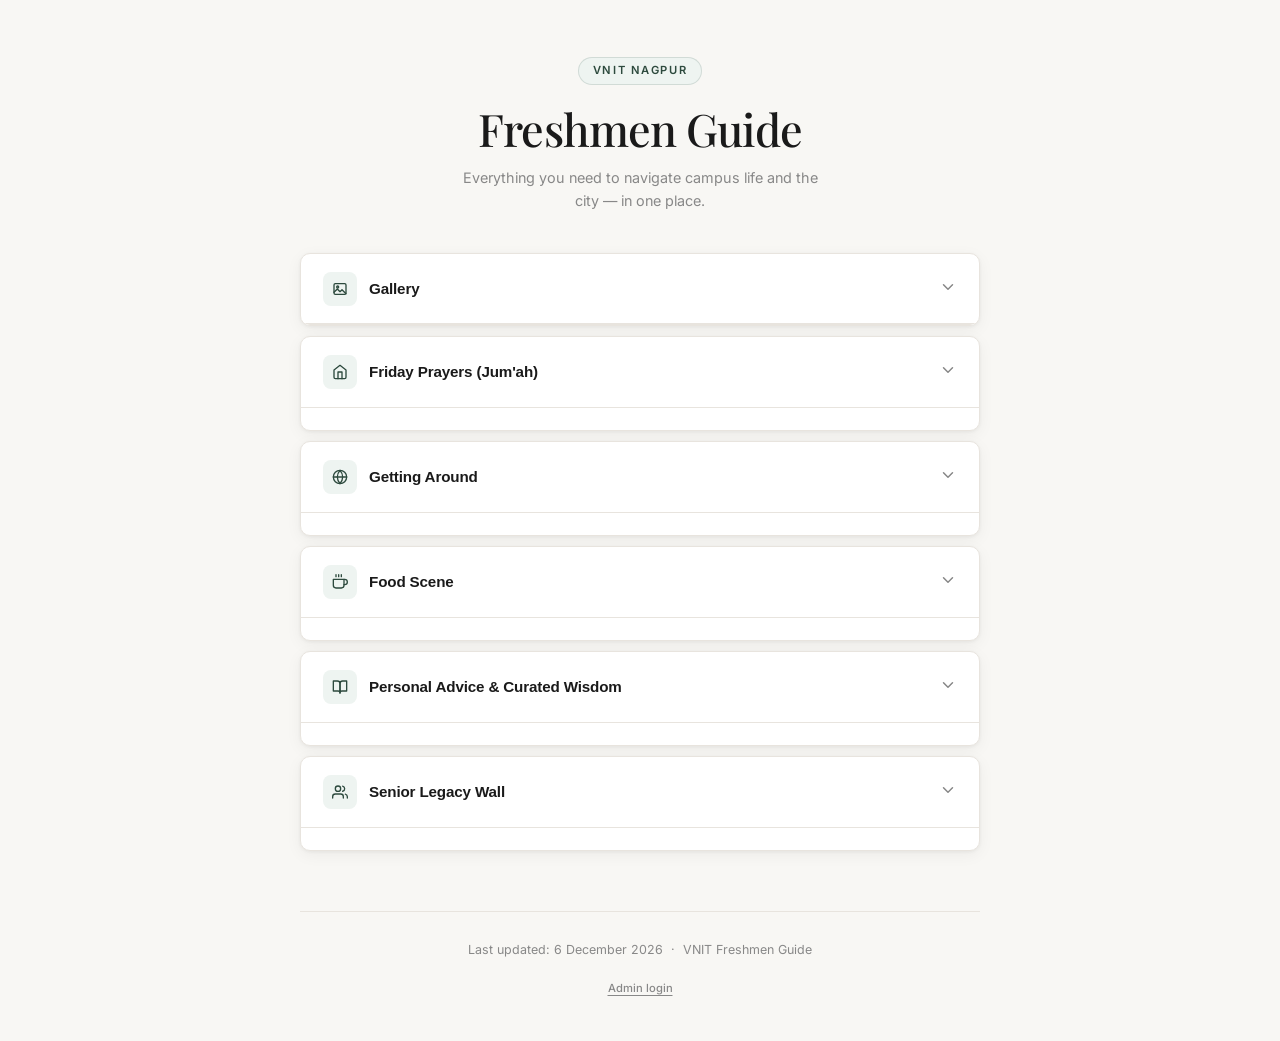
==== index.html @ f1430a4c "feat: upgrade senior legacy wall UX with highlights and add admin-managed personal advice guide" ====
<!DOCTYPE html>
<html lang="en">
<head>
    <meta charset="UTF-8">
    <meta name="viewport" content="width=device-width, initial-scale=1.0">
    <title>VNIT Freshmen Guide</title>
    <meta name="description" content="Your interactive guide to navigating campus life and the city at VNIT Nagpur.">
    <link rel="preconnect" href="https://fonts.googleapis.com">
    <link rel="preconnect" href="https://fonts.gstatic.com" crossorigin>
    <link href="https://fonts.googleapis.com/css2?family=Inter:wght@300;400;500;600&family=Playfair+Display:wght@400;500&display=swap" rel="stylesheet">

    <link rel="stylesheet" href="feedback.css">
    <link rel="stylesheet" href="gallery.css?v=15">
    <script src="feedback.js?v=2" defer></script>
    <script src="gallery-data.js?v=2" defer></script>
    <script src="gallery.js?v=7" defer></script>
    <script src="gallery-admin.js?v=8" defer></script>

    <style>
        /* ── Reset & Base ── */
        *, *::before, *::after { box-sizing: border-box; margin: 0; padding: 0; }
        html { scroll-behavior: smooth; font-size: 16px; }
        body {
            font-family: 'Inter', -apple-system, BlinkMacSystemFont, sans-serif;
            background: #f8f7f4;
            color: #1a1a1a;
            -webkit-font-smoothing: antialiased;
            -moz-osx-font-smoothing: grayscale;
            line-height: 1.6;
        }

        /* ── Tokens ── */
        :root {
            --bg:        #f8f7f4;
            --surface:   #ffffff;
            --border:    #e8e4de;
            --border-2:  #d4cfc8;
            --text:      #1a1a1a;
            --text-2:    #4a4a4a;
            --text-3:    #888;
            --accent:    #2d4a3e;
            --accent-2:  #3d6b5a;
            --accent-bg: #eef4f1;
            --warm:      #7c5c3a;
            --warm-bg:   #faf5ef;
            --muted-bg:  #f3f1ed;
            --radius:    10px;
            --radius-sm: 6px;
            --shadow:    0 1px 4px rgba(0,0,0,.06), 0 4px 16px rgba(0,0,0,.05);
        }

        /* ── Layout ── */
        .wrapper {
            max-width: 720px;
            margin: 0 auto;
            padding: 0 20px;
        }

        /* ── Header ── */
        header {
            padding: 56px 0 40px;
            text-align: center;
            animation: fadeUp .5s ease both;
        }
        .header-eyebrow {
            display: inline-block;
            font-size: .7rem;
            font-weight: 600;
            letter-spacing: .14em;
            text-transform: uppercase;
            color: var(--accent);
            background: var(--accent-bg);
            padding: 4px 14px;
            border-radius: 99px;
            margin-bottom: 18px;
            border: 1px solid rgba(45,74,62,.15);
        }
        h1 {
            font-family: 'Playfair Display', Georgia, serif;
            font-size: clamp(1.9rem, 5vw, 2.8rem);
            font-weight: 500;
            letter-spacing: -.02em;
            color: var(--text);
            line-height: 1.15;
            margin-bottom: 12px;
        }
        .subtitle {
            font-size: .9rem;
            color: var(--text-3);
            font-weight: 400;
            max-width: 380px;
            margin: 0 auto;
        }

        /* ── Accordion ── */
        #guide-accordion {
            display: flex;
            flex-direction: column;
            gap: 10px;
            padding-bottom: 60px;
        }

        .accordion-item {
            background: var(--surface);
            border: 1px solid var(--border);
            border-radius: var(--radius);
            box-shadow: var(--shadow);
            overflow: hidden;
            animation: fadeUp .5s ease both;
        }
        .accordion-item:nth-child(2) { animation-delay: .07s; }
        .accordion-item:nth-child(3) { animation-delay: .14s; }

        .accordion-button {
            width: 100%;
            display: flex;
            align-items: center;
            justify-content: space-between;
            padding: 18px 22px;
            background: none;
            border: none;
            cursor: pointer;
            text-align: left;
            -webkit-tap-highlight-color: transparent;
            gap: 12px;
            transition: background .2s;
        }
        .accordion-button:hover { background: var(--muted-bg); }

        .btn-left {
            display: flex;
            align-items: center;
            gap: 12px;
        }
        .btn-icon {
            width: 34px;
            height: 34px;
            border-radius: 8px;
            background: var(--accent-bg);
            display: flex;
            align-items: center;
            justify-content: center;
            flex-shrink: 0;
            color: var(--accent);
        }
        .btn-icon svg { width: 16px; height: 16px; stroke: currentColor; fill: none; stroke-width: 2; stroke-linecap: round; stroke-linejoin: round; }

        .btn-label {
            font-size: .95rem;
            font-weight: 600;
            color: var(--text);
            letter-spacing: -.01em;
        }

        .chevron {
            flex-shrink: 0;
            color: var(--text-3);
            transition: transform .3s ease;
        }
        .chevron svg { width: 18px; height: 18px; stroke: currentColor; fill: none; stroke-width: 2; stroke-linecap: round; stroke-linejoin: round; }
        .accordion-button.open .chevron { transform: rotate(180deg); }

        /* ── Accordion content ── */
        .accordion-content {
            display: grid;
            grid-template-rows: 0fr;
            transition: grid-template-rows 0.3s cubic-bezier(0.4, 0, 0.2, 1);
            overflow: hidden;
        }
        .accordion-content.open {
            grid-template-rows: 1fr;
        }
        .accordion-body {
            min-height: 0;
            padding: 0 22px 22px;
            border-top: 1px solid var(--border);
        }
        .accordion-body > p:first-child {
            padding-top: 16px;
        }

        /* ── Typography inside accordion ── */
        .accordion-body p,
        .accordion-body li {
            font-size: .875rem;
            color: var(--text-2);
            line-height: 1.65;
        }
        .accordion-body strong { color: var(--text); font-weight: 600; }
        .accordion-body h3 {
            font-size: .8rem;
            font-weight: 600;
            letter-spacing: .08em;
            text-transform: uppercase;
            color: var(--text-3);
            margin: 20px 0 10px;
        }
        .accordion-body h4 {
            font-size: .8rem;
            font-weight: 600;
            color: var(--text);
            margin-bottom: 6px;
        }

        /* ── Info cards ── */
        .card {
            background: var(--muted-bg);
            border: 1px solid var(--border);
            border-radius: var(--radius-sm);
            padding: 14px 16px;
        }
        .card + .card { margin-top: 8px; }
        .card-label {
            font-size: .72rem;
            font-weight: 600;
            letter-spacing: .08em;
            text-transform: uppercase;
            margin-bottom: 5px;
        }
        .card-label.accent  { color: var(--accent); }
        .card-label.warm    { color: var(--warm); }
        .card-label.neutral { color: var(--text-3); }

        /* ── Grid ── */
        .grid-2 {
            display: grid;
            grid-template-columns: repeat(auto-fit, minmax(200px, 1fr));
            gap: 8px;
            margin-top: 8px;
        }
        .grid-3 {
            display: grid;
            grid-template-columns: repeat(auto-fit, minmax(180px, 1fr));
            gap: 8px;
            margin-top: 8px;
        }
        .grid-2 > .card + .card,
        .grid-3 > .card + .card {
            margin-top: 0;
        }

        /* ── Tag pills ── */
        .tag {
            display: inline-block;
            font-size: .72rem;
            color: var(--text-3);
            background: var(--border);
            border-radius: 99px;
            padding: 2px 9px;
            margin-left: 4px;
        }

        /* ── Divider ── */
        .section-divider {
            border: none;
            border-top: 1px solid var(--border);
            margin: 18px 0 14px;
        }

        /* ── Alert strip ── */
        .alert {
            border-left: 3px solid;
            border-radius: 0 var(--radius-sm) var(--radius-sm) 0;
            padding: 12px 14px;
            font-size: .85rem;
            margin-top: 16px;
        }
        .alert.info   { border-color: var(--accent); background: var(--accent-bg); color: var(--accent); }
        .alert.warm   { border-color: #c4914d; background: var(--warm-bg); color: var(--warm); }
        .alert.caution { border-color: #b58a3a; background: #fefaed; color: #7a5c20; }

        /* ── Steps ── */
        .steps { display: flex; flex-direction: column; gap: 6px; margin-top: 8px; }
        .step  { display: flex; gap: 10px; align-items: flex-start; font-size: .875rem; color: var(--text-2); }
        .step-num {
            min-width: 20px;
            height: 20px;
            border-radius: 50%;
            background: var(--accent-bg);
            color: var(--accent);
            font-size: .7rem;
            font-weight: 600;
            display: flex;
            align-items: center;
            justify-content: center;
            margin-top: 2px;
            flex-shrink: 0;
        }

        /* ── Sisters section ── */
        .sisters-block {
            margin-top: 18px;
            border-top: 1px solid var(--border);
            padding-top: 16px;
        }
        .sisters-heading {
            font-size: .8rem;
            font-weight: 600;
            letter-spacing: .08em;
            text-transform: uppercase;
            color: var(--text-3);
            margin-bottom: 10px;
        }
        .sisters-row {
            display: flex;
            align-items: center;
            justify-content: space-between;
            padding: 10px 14px;
            background: var(--muted-bg);
            border: 1px solid var(--border);
            border-radius: var(--radius-sm);
            gap: 12px;
        }
        .sisters-row + .sisters-row { margin-top: 6px; }
        .sisters-name {
            font-size: .875rem;
            font-weight: 600;
            color: var(--text);
        }
        .sisters-sub {
            font-size: .75rem;
            color: var(--text-3);
            margin-top: 1px;
        }
        .contact-link {
            font-size: .8rem;
            font-weight: 500;
            color: var(--accent);
            white-space: nowrap;
            text-decoration: none;
            border: 1px solid rgba(45,74,62,.2);
            background: var(--accent-bg);
            padding: 4px 10px;
            border-radius: 99px;
            transition: background .2s;
        }
        .contact-link:hover { background: #ddeee8; }

        .map-link {
            color: inherit;
            text-decoration-line: underline;
            text-decoration-color: var(--border-2);
            text-underline-offset: 2px;
            transition: color .2s, text-decoration-color .2s;
        }
        .map-link:hover {
            color: var(--accent);
            text-decoration-color: var(--accent);
        }

        .restaurant-list {
            display: flex;
            flex-direction: column;
            gap: 4px;
            margin-top: 4px;
        }
        .restaurant-row {
            display: flex;
            align-items: center;
            gap: 10px;
            min-height: 28px;
            font-size: .875rem;
            color: var(--text-2);
            line-height: 1.45;
        }
        .restaurant-row.featured {
            min-height: 38px;
            color: var(--text);
            font-weight: 600;
        }
        .restaurant-link {
            min-width: 0;
            color: inherit;
            text-decoration-line: underline;
            text-decoration-color: var(--border-2);
            text-underline-offset: 2px;
            transition: color .2s, text-decoration-color .2s;
        }
        .restaurant-link:hover {
            color: var(--accent);
            text-decoration-color: var(--accent);
        }
        .map-icon-link {
            width: 26px;
            height: 26px;
            margin-left: auto;
            border: 1px solid var(--border);
            border-radius: 50%;
            color: var(--accent);
            display: inline-flex;
            align-items: center;
            justify-content: center;
            flex: 0 0 26px;
            transition: background .2s, border-color .2s;
        }
        .map-icon-link:hover {
            background: var(--accent-bg);
            border-color: var(--accent-2);
        }
        .map-icon-link svg {
            width: 14px;
            height: 14px;
            fill: none;
            stroke: currentColor;
            stroke-width: 2;
            stroke-linecap: round;
            stroke-linejoin: round;
        }
        .restaurant-note {
            margin-top: 4px;
            font-size: .8rem;
            color: var(--text-3);
        }

        /* ── Legacy Wall ── */
        .search-bar {
            width: 100%;
            padding: 11px 16px;
            font-family: 'Inter', sans-serif;
            font-size: .875rem;
            background: var(--surface);
            border: 1px solid var(--border);
            border-radius: var(--radius-sm);
            color: var(--text);
            outline: none;
            transition: border-color .2s;
            margin-bottom: 14px;
        }
        .search-bar:focus { border-color: var(--accent-2); }
        .search-bar::placeholder { color: var(--text-3); }

        .filter-row {
            display: flex;
            flex-wrap: wrap;
            gap: 6px;
            margin-bottom: 16px;
        }
        .filter-chip {
            font-size: .72rem;
            font-weight: 500;
            padding: 4px 12px;
            border-radius: 99px;
            border: 1px solid var(--border);
            background: var(--muted-bg);
            color: var(--text-3);
            cursor: pointer;
            transition: all .2s;
            white-space: nowrap;
        }
        .filter-chip.active {
            background: var(--accent-bg);
            border-color: rgba(45,74,62,.3);
            color: var(--accent);
        }

        .legacy-list { display: flex; flex-direction: column; gap: 10px; }

        .legacy-card {
            background: var(--muted-bg);
            border: 1px solid var(--border);
            border-radius: var(--radius-sm);
            padding: 16px;
            transition: border-color .2s;
        }
        .legacy-card:hover { border-color: var(--border-2); }
        .legacy-card.hidden { display: none; }

        .lc-head {
            display: flex;
            align-items: flex-start;
            justify-content: space-between;
            gap: 10px;
            margin-bottom: 10px;
        }
        .lc-name {
            font-size: .9rem;
            font-weight: 600;
            color: var(--text);
        }
        .lc-meta {
            font-size: .72rem;
            color: var(--text-3);
            margin-top: 2px;
        }
        .lc-badge {
            font-size: .68rem;
            font-weight: 600;
            letter-spacing: .06em;
            text-transform: uppercase;
            color: var(--accent);
            background: var(--accent-bg);
            border: 1px solid rgba(45,74,62,.15);
            padding: 3px 9px;
            border-radius: 99px;
            white-space: nowrap;
            flex-shrink: 0;
        }

        .lc-tip {
            font-size: .875rem;
            color: var(--text-2);
            line-height: 1.6;
            margin-bottom: 10px;
            border-left: 2px solid var(--accent);
            padding-left: 10px;
        }

        .lc-extras { display: none; }
        .lc-extras.open { display: block; }
        .lc-extras-grid {
            display: flex;
            flex-direction: column;
            gap: 12px;
            margin-top: 12px;
        }
        .lc-extra-item {
            background: var(--surface);
            border: 1px solid var(--border);
            border-radius: var(--radius-sm);
            padding: 12px 14px;
        }
        .lc-extra-label {
            font-size: .8rem;
            font-weight: 600;
            color: var(--accent);
            margin-bottom: 6px;
            line-height: 1.4;
        }
        .lc-extra-val {
            font-size: .85rem;
            color: var(--text-2);
            line-height: 1.6;
        }

        /* ── Senior Legacy Enhancements ── */
        .lc-highlights {
            display: flex;
            flex-direction: column;
            gap: 7px;
            margin: 10px 0 12px;
        }
        .lc-highlight-card {
            background: var(--surface);
            border: 1px solid var(--border);
            border-radius: var(--radius-sm);
            padding: 9px 12px;
            font-size: .84rem;
            color: var(--text-2);
            line-height: 1.5;
        }
        .lc-highlight-tag {
            display: flex;
            align-items: center;
            gap: 5px;
            font-size: .7rem;
            font-weight: 700;
            letter-spacing: .05em;
            text-transform: uppercase;
            color: var(--accent);
            margin-bottom: 3px;
        }
        .lc-cat-block {
            margin-top: 14px;
        }
        .lc-cat-header {
            font-size: .74rem;
            font-weight: 700;
            letter-spacing: .08em;
            text-transform: uppercase;
            color: var(--text-3);
            margin-bottom: 8px;
            padding-bottom: 4px;
            border-bottom: 1px dashed var(--border);
        }
        .lc-share-btn {
            background: none;
            border: 1px solid var(--border);
            color: var(--text-3);
            cursor: pointer;
            display: inline-flex;
            align-items: center;
            gap: 5px;
            font-size: .75rem;
            padding: 4px 9px;
            border-radius: 99px;
            background: var(--surface);
            transition: all .2s;
        }
        .lc-share-btn:hover {
            color: var(--accent);
            border-color: var(--accent);
            background: var(--accent-bg);
        }
        .lc-share-btn svg {
            width: 13px;
            height: 13px;
            stroke: currentColor;
            fill: none;
            stroke-width: 2;
        }

        /* ── Personal Advice Guide ── */
        .advice-list {
            display: flex;
            flex-direction: column;
            gap: 12px;
            margin-top: 14px;
        }
        .advice-card {
            background: var(--muted-bg);
            border: 1px solid var(--border);
            border-radius: var(--radius-sm);
            padding: 16px 18px;
            transition: border-color .2s;
        }
        .advice-card:hover { border-color: var(--border-2); }
        .advice-top {
            display: flex;
            align-items: flex-start;
            justify-content: space-between;
            gap: 10px;
            margin-bottom: 8px;
        }
        .advice-title {
            font-size: .95rem;
            font-weight: 600;
            color: var(--text);
            line-height: 1.35;
        }
        .advice-pill {
            font-size: .68rem;
            font-weight: 600;
            letter-spacing: .06em;
            text-transform: uppercase;
            color: var(--accent);
            background: var(--accent-bg);
            border: 1px solid rgba(45,74,62,.15);
            padding: 3px 9px;
            border-radius: 99px;
            white-space: nowrap;
            flex-shrink: 0;
        }
        .advice-quote {
            font-size: .875rem;
            color: var(--text);
            font-style: italic;
            border-left: 2px solid var(--accent);
            padding-left: 10px;
            margin: 8px 0;
            line-height: 1.6;
        }
        .advice-details {
            font-size: .85rem;
            color: var(--text-2);
            line-height: 1.6;
            margin-bottom: 10px;
        }
        .advice-footer {
            display: flex;
            align-items: center;
            justify-content: space-between;
            gap: 8px;
            padding-top: 10px;
            border-top: 1px solid var(--border);
            flex-wrap: wrap;
        }
        .advice-link {
            font-size: .8rem;
            font-weight: 500;
            color: var(--accent);
            text-decoration: underline;
            text-underline-offset: 2px;
            display: inline-flex;
            align-items: center;
            gap: 4px;
        }

        /* ── Floating Toast ── */
        .app-toast {
            position: fixed;
            bottom: 30px;
            left: 50%;
            transform: translateX(-50%) translateY(40px);
            background: #1a1a1a;
            color: #ffffff;
            padding: 9px 18px;
            border-radius: 99px;
            font-size: .82rem;
            font-weight: 500;
            box-shadow: 0 4px 16px rgba(0,0,0,.2);
            opacity: 0;
            pointer-events: none;
            transition: all .25s ease;
            z-index: 2000;
        }
        .app-toast.show {
            opacity: 1;
            transform: translateX(-50%) translateY(0);
        }

        .lc-footer {
            display: flex;
            align-items: center;
            justify-content: space-between;
            margin-top: 10px;
            gap: 8px;
            flex-wrap: wrap;
        }
        .lc-company {
            font-size: .75rem;
            color: var(--text-3);
        }
        .lc-toggle {
            font-size: .75rem;
            font-weight: 500;
            color: var(--accent);
            background: none;
            border: none;
            cursor: pointer;
            padding: 0;
            text-decoration: underline;
            text-underline-offset: 2px;
        }

        .no-results {
            text-align: center;
            padding: 32px 16px;
            font-size: .875rem;
            color: var(--text-3);
            display: none;
        }
        .no-results.show { display: block; }

        .legacy-count {
            font-size: .75rem;
            color: var(--text-3);
            margin-bottom: 12px;
        }

        /* ── Back to top ── */
        .back-to-top {
            position: fixed;
            bottom: 24px;
            right: 24px;
            background: var(--text);
            color: #fff;
            border: none;
            border-radius: 50%;
            width: 42px;
            height: 42px;
            cursor: pointer;
            opacity: 0;
            pointer-events: none;
            transition: opacity .3s, transform .3s;
            z-index: 100;
            display: flex;
            align-items: center;
            justify-content: center;
        }
        .back-to-top svg { width: 18px; height: 18px; stroke: #fff; fill: none; stroke-width: 2.5; stroke-linecap: round; stroke-linejoin: round; }
        .back-to-top.visible { opacity: 1; pointer-events: auto; }
        .back-to-top:hover { transform: translateY(-3px); }

        /* ── Footer ── */
        footer {
            text-align: center;
            padding: 28px 0 40px;
            font-size: .78rem;
            color: var(--text-3);
            border-top: 1px solid var(--border);
        }

        /* ── Animation ── */
        @keyframes fadeUp {
            from { opacity: 0; transform: translateY(16px); }
            to   { opacity: 1; transform: translateY(0); }
        }

        /* ── Responsive ── */
        @media (max-width: 480px) {
            header { padding: 40px 0 28px; }
            .accordion-button { padding: 15px 16px; }
            .accordion-body   { padding: 0 16px 18px; }
            .grid-2, .grid-3  { grid-template-columns: 1fr; }
            .sisters-row      { flex-direction: column; align-items: flex-start; gap: 8px; }
        }
    </style>
</head>
<body>

    <button class="back-to-top" id="backToTop" title="Back to top" aria-label="Back to top">
        <svg viewBox="0 0 24 24"><polyline points="18 15 12 9 6 15"/></svg>
    </button>

    <div class="wrapper">

        <header>
            <div class="header-eyebrow">VNIT Nagpur</div>
            <h1>Freshmen Guide</h1>
            <p class="subtitle">Everything you need to navigate campus life and the city — in one place.</p>
        </header>

        <div id="guide-accordion">

            <!-- ── Campus Gallery ── -->
            <div class="accordion-item gallery-accordion-item">
                <button class="accordion-button" data-target="gallery-content" aria-controls="gallery-content" aria-expanded="false">
                    <div class="btn-left">
                        <div class="btn-icon">
                            <svg viewBox="0 0 24 24" aria-hidden="true"><rect x="3" y="4" width="18" height="16" rx="2"/><circle cx="8.5" cy="9" r="1.5"/><path d="m3 17 5-5 4 4 3-3 6 6"/></svg>
                        </div>
                        <span class="btn-label">Gallery</span>
                    </div>
                    <div class="chevron"><svg viewBox="0 0 24 24" aria-hidden="true"><polyline points="6 9 12 15 18 9"/></svg></div>
                </button>
                <div id="gallery-content" class="accordion-content">
                    <div class="accordion-body gallery-body">
                        <div class="gallery-filters" role="group" aria-label="Filter gallery by year"></div>
                        <div class="gallery-occasions"></div>
                    </div>
                </div>
            </div>

            <!-- ── Friday Prayers ── -->
            <div class="accordion-item">
                <button class="accordion-button" data-target="prayers">
                    <div class="btn-left">
                        <div class="btn-icon">
                            <svg viewBox="0 0 24 24"><path d="M3 9l9-7 9 7v11a2 2 0 0 1-2 2H5a2 2 0 0 1-2-2z"/><polyline points="9 22 9 12 15 12 15 22"/></svg>
                        </div>
                        <span class="btn-label">Friday Prayers (Jum'ah)</span>
                    </div>
                    <div class="chevron">
                        <svg viewBox="0 0 24 24"><polyline points="6 9 12 15 18 9"/></svg>
                    </div>
                </button>
                <div id="prayers" class="accordion-content">
                    <div class="accordion-body">
                        <p>Where to go for Friday prayers depends on your schedule that day.</p>

                        <h3>By Day Type</h3>
                        <div class="card">
                            <div class="card-label accent">Regular Academic Day</div>
                            <p>The one-hour lunch break makes <strong>HB2</strong> the most practical option for Jum'ah.</p>
                        </div>
                        <div class="card">
                            <div class="card-label warm">Holiday</div>
                            <p>With more time, head to mosques in <strong><a class="map-link" href="https://www.google.com/maps/search/?api=1&amp;query=mosques+in+Sadar%2C+Nagpur" target="_blank" rel="noopener noreferrer">Sadar</a>, <a class="map-link" href="https://www.google.com/maps/search/?api=1&amp;query=mosques+in+Mominpura%2C+Nagpur" target="_blank" rel="noopener noreferrer">Mominpura</a>, or <a class="map-link" href="https://www.google.com/maps/search/?api=1&amp;query=mosques+in+Jafar+Nagar%2C+Nagpur" target="_blank" rel="noopener noreferrer">Jafar Nagar</a></strong>. Routes are in Getting Around. There's also a mosque near campus.</p>
                        </div>

                        <!-- Sisters' Section -->
                        <div class="sisters-block">
                            <div class="sisters-heading">Sisters — Jumu'ah &amp; Eid</div>
                            <div class="sisters-row">
                                <div>
                                    <div class="sisters-name"><a class="map-link" href="https://www.google.com/maps/search/?api=1&amp;query=Darul+Uloom+Salafiah%2C+53J7%2BWQR%2C+Ahbab+Colony%2C+Jafar+Nagar%2C+Nagpur" target="_blank" rel="noopener noreferrer">Salafiya Masjid</a></div>
                                    <div class="sisters-sub">Jafar Nagar · Jumu'ah &amp; Eid</div>
                                </div>
                                <a class="contact-link" href="tel:9096330783">9096330783</a>
                            </div>
                            <div class="sisters-row">
                                <div>
                                    <div class="sisters-name"><a class="map-link" href="https://www.google.com/maps/search/?api=1&amp;query=Masjid-e-Walidain+Ahle+Hadees%2C+53Q7%2B7VP%2C+near+Shyam+Lawn%2C+Jafar+Nagar%2C+Nagpur" target="_blank" rel="noopener noreferrer">Walidain Masjid</a></div>
                                    <div class="sisters-sub">Jafar Nagar · Jumu'ah &amp; Eid</div>
                                </div>
                                <a class="contact-link" href="tel:9096330783">9096330783</a>
                            </div>
                            <div class="alert caution" style="margin-top:10px;">
                                Both masjids are in Jafar Nagar — cab recommended. Call ahead for prayer timings.
                            </div>
                        </div>
                    </div>
                </div>
            </div>

            <!-- ── Getting Around ── -->
            <div class="accordion-item">
                <button class="accordion-button" data-target="getting-around">
                    <div class="btn-left">
                        <div class="btn-icon">
                            <svg viewBox="0 0 24 24"><circle cx="12" cy="12" r="10"/><line x1="2" y1="12" x2="22" y2="12"/><path d="M12 2a15.3 15.3 0 0 1 4 10 15.3 15.3 0 0 1-4 10 15.3 15.3 0 0 1-4-10 15.3 15.3 0 0 1 4-10z"/></svg>
                        </div>
                        <span class="btn-label">Getting Around</span>
                    </div>
                    <div class="chevron">
                        <svg viewBox="0 0 24 24"><polyline points="6 9 12 15 18 9"/></svg>
                    </div>
                </button>
                <div id="getting-around" class="accordion-content">
                    <div class="accordion-body">
                        <p>How to reach popular spots from campus by metro or cab.</p>

                        <h3>Destinations</h3>
                        <div class="grid-3">
                            <div class="card">
                                <div class="card-label neutral">Sadar</div>
                                <div class="steps">
                                    <div class="step"><div class="step-num">1</div><p>From <strong>VNIT Gate 3</strong> to <strong>LAD Chowk Metro</strong></p></div>
                                    <div class="step"><div class="step-num">2</div><p>Metro to <strong>Gaddigodam Station</strong></p></div>
                                    <div class="step"><div class="step-num">3</div><p>Short walk from exit</p></div>
                                </div>
                            </div>
                            <div class="card">
                                <div class="card-label neutral">Mominpura</div>
                                <div class="steps">
                                    <div class="step"><div class="step-num">1</div><p><strong>LAD Chowk Metro</strong> to <strong>Dosarvaishaya Square</strong></p></div>
                                    <div class="step"><div class="step-num">2</div><p>Mominpura is right at the exit</p></div>
                                </div>
                            </div>
                            <div class="card" style="grid-column: 1 / -1;">
                                <div class="card-label neutral">Jafar Nagar</div>
                                <p style="margin-top:4px;">No direct metro. Take a <strong>cab</strong> — it's the easiest option.</p>
                            </div>
                        </div>
                    </div>
                </div>
            </div>

            <!-- ── Food Scene ── -->
            <div class="accordion-item">
                <button class="accordion-button" data-target="food-scene">
                    <div class="btn-left">
                        <div class="btn-icon">
                            <svg viewBox="0 0 24 24"><path d="M18 8h1a4 4 0 0 1 0 8h-1"/><path d="M2 8h16v9a4 4 0 0 1-4 4H6a4 4 0 0 1-4-4V8z"/><line x1="6" y1="1" x2="6" y2="4"/><line x1="10" y1="1" x2="10" y2="4"/><line x1="14" y1="1" x2="14" y2="4"/></svg>
                        </div>
                        <span class="btn-label">Food Scene</span>
                    </div>
                    <div class="chevron">
                        <svg viewBox="0 0 24 24"><polyline points="6 9 12 15 18 9"/></svg>
                    </div>
                </button>
                <div id="food-scene" class="accordion-content">
                    <div class="accordion-body">
                        <p>Best food spots around Nagpur — from budget biryani to shawarmas.</p>

                        <h3>Biryani</h3>
                        <div class="grid-2">
                            <div class="card">
                                <div class="card-label accent">Biryani Specialists</div>
                                <div class="restaurant-list">
                                    <div class="restaurant-row">
                                        <a class="restaurant-link" href="https://www.zomato.com/nagpur/behrouz-biryani-sadar" target="_blank" rel="noopener noreferrer" data-restaurant-id="behrouz-biryani">Behrouz Biryani</a>
                                        <a class="map-icon-link" href="https://www.google.com/maps/search/?api=1&amp;query=Behrouz+Biryani%2C+Hotel+Brij%2C+Gaddigodam+Chowk%2C+Kamptee+Road%2C+Sadar%2C+Nagpur" target="_blank" rel="noopener noreferrer" aria-label="Open Behrouz Biryani in Google Maps" title="Open in Google Maps"><svg viewBox="0 0 24 24" aria-hidden="true"><path d="M20 10c0 5-8 12-8 12S4 15 4 10a8 8 0 1 1 16 0Z"/><circle cx="12" cy="10" r="2.5"/></svg></a>
                                    </div>
                                    <div class="restaurant-row">
                                        <a class="restaurant-link" href="https://www.zomato.com/nagpur/red-bucket-biryani-somalwada" target="_blank" rel="noopener noreferrer" data-restaurant-id="red-bucket-biryani">Red Bucket Biryani</a>
                                        <a class="map-icon-link" href="https://www.google.com/maps/search/?api=1&amp;query=Red+Bucket+Biryani%2C+Plot+10%2C+Shubhangi+Gruh+Nirman%2C+Hanuman+Nagar+Zone%2C+Besa+Road%2C+near+Central+Bank%2C+Somalwada%2C+Nagpur" target="_blank" rel="noopener noreferrer" aria-label="Open Red Bucket Biryani in Google Maps" title="Open in Google Maps"><svg viewBox="0 0 24 24" aria-hidden="true"><path d="M20 10c0 5-8 12-8 12S4 15 4 10a8 8 0 1 1 16 0Z"/><circle cx="12" cy="10" r="2.5"/></svg></a>
                                    </div>
                                    <div class="restaurant-row">
                                        <a class="restaurant-link" href="https://www.zomato.com/nagpur/al-bashir-hotel-pratap-nagar" target="_blank" rel="noopener noreferrer" data-restaurant-id="al-bashir-hotel">Al Bashir Hotel</a>
                                        <a class="map-icon-link" href="https://www.google.com/maps/search/?api=1&amp;query=Al+Bashir+Hotel%2C+57+Ground+Floor%2C+Shiwalkar+Building%2C+IT+Park%2C+Gopal+Nagar%2C+Pratap+Nagar%2C+Nagpur" target="_blank" rel="noopener noreferrer" aria-label="Open Al Bashir Hotel in Google Maps" title="Open in Google Maps"><svg viewBox="0 0 24 24" aria-hidden="true"><path d="M20 10c0 5-8 12-8 12S4 15 4 10a8 8 0 1 1 16 0Z"/><circle cx="12" cy="10" r="2.5"/></svg></a>
                                    </div>
                                </div>
                            </div>
                            <div class="card">
                                <div class="card-label accent">Low Budget</div>
                                <div class="restaurant-list">
                                    <div class="restaurant-row">
                                        <a class="restaurant-link" href="https://www.swiggy.com/city/nagpur/hkgn-gulab-baba-biryani-hansapuri-mominpura-rest908789" target="_blank" rel="noopener noreferrer" data-restaurant-id="hkgn-gulab-baba-biryani">HKGN Gulab Baba Biryani</a>
                                        <a class="map-icon-link" href="https://www.google.com/maps/search/?api=1&amp;query=HKGN+Gulab+Baba+Biryani%2C+Hansapuri%2C+Mominpura%2C+Nagpur" target="_blank" rel="noopener noreferrer" aria-label="Open HKGN Gulab Baba Biryani in Google Maps" title="Open in Google Maps"><svg viewBox="0 0 24 24" aria-hidden="true"><path d="M20 10c0 5-8 12-8 12S4 15 4 10a8 8 0 1 1 16 0Z"/><circle cx="12" cy="10" r="2.5"/></svg></a>
                                    </div>
                                    <div class="restaurant-row">
                                        <a class="restaurant-link" href="https://www.zomato.com/nagpur/hotel-wakil-biryani-center-chaoni" target="_blank" rel="noopener noreferrer" data-restaurant-id="hotel-wakil-biryani-center">Hotel Wakil Biryani Center</a>
                                        <a class="map-icon-link" href="https://www.google.com/maps/search/?api=1&amp;query=Hotel+Wakil+Biryani+Center%2C+175+NMC+Complex%2C+Bajaj+Wing%2C+Mangalwari+Bazar%2C+Chaoni%2C+Nagpur" target="_blank" rel="noopener noreferrer" aria-label="Open Hotel Wakil Biryani Center in Google Maps" title="Open in Google Maps"><svg viewBox="0 0 24 24" aria-hidden="true"><path d="M20 10c0 5-8 12-8 12S4 15 4 10a8 8 0 1 1 16 0Z"/><circle cx="12" cy="10" r="2.5"/></svg></a>
                                    </div>
                                    <div class="restaurant-row">
                                        <a class="restaurant-link" href="https://www.zomato.com/nagpur/mullaji-zillah-biryani-centre-sadar" target="_blank" rel="noopener noreferrer" data-restaurant-id="mullaji-zillah-biryani-centre">Mullaji Zillah Biryani Centre</a>
                                        <a class="map-icon-link" href="https://www.google.com/maps/search/?api=1&amp;query=Mullaji+Zillah+Biryani+Centre%2C+Shop+52%2C+Mini+Mangalwari+Bazar+Complex%2C+Sadar%2C+Nagpur" target="_blank" rel="noopener noreferrer" aria-label="Open Mullaji Zillah Biryani Centre in Google Maps" title="Open in Google Maps"><svg viewBox="0 0 24 24" aria-hidden="true"><path d="M20 10c0 5-8 12-8 12S4 15 4 10a8 8 0 1 1 16 0Z"/><circle cx="12" cy="10" r="2.5"/></svg></a>
                                    </div>
                                    <div class="restaurant-row">
                                        <a class="restaurant-link" href="https://www.zomato.com/nagpur/sartaj-hotel-pachpaoli" target="_blank" rel="noopener noreferrer" data-restaurant-id="sartaj-hotel">Sartaj Hotel</a>
                                        <a class="map-icon-link" href="https://www.google.com/maps/search/?api=1&amp;query=Sartaj+Hotel%2C+Plot+133%2C+Azad+Nagar+Teka%2C+Pachpaoli%2C+Nagpur" target="_blank" rel="noopener noreferrer" aria-label="Open Sartaj Hotel in Google Maps" title="Open in Google Maps"><svg viewBox="0 0 24 24" aria-hidden="true"><path d="M20 10c0 5-8 12-8 12S4 15 4 10a8 8 0 1 1 16 0Z"/><circle cx="12" cy="10" r="2.5"/></svg></a>
                                    </div>
                                </div>
                            </div>
                        </div>
                        <div class="card" style="margin-top:8px;">
                            <div class="card-label accent">Delivery</div>
                            <div class="restaurant-list">
                                <div class="restaurant-row">
                                    <a class="restaurant-link" href="https://www.zomato.com/nagpur/hotel-al-zam-zam-dharampeth" target="_blank" rel="noopener noreferrer" data-restaurant-id="hotel-al-zam-zam">Hotel Al Zam Zam</a>
                                    <a class="map-icon-link" href="https://www.google.com/maps/search/?api=1&amp;query=Hotel+Al+Zam+Zam%2C+near+Batukbhai+Jewellers%2C+WHC+Road%2C+Dharampeth%2C+Nagpur" target="_blank" rel="noopener noreferrer" aria-label="Open Hotel Al Zam Zam in Google Maps" title="Open in Google Maps"><svg viewBox="0 0 24 24" aria-hidden="true"><path d="M20 10c0 5-8 12-8 12S4 15 4 10a8 8 0 1 1 16 0Z"/><circle cx="12" cy="10" r="2.5"/></svg></a>
                                </div>
                                <div class="restaurant-row">
                                    <a class="restaurant-link" href="https://www.zomato.com/nagpur/mughal-darbar-pratap-nagar" target="_blank" rel="noopener noreferrer" data-restaurant-id="mughal-darbar">Mughal Darbar</a>
                                    <a class="map-icon-link" href="https://www.google.com/maps/search/?api=1&amp;query=Mughal+Darbar%2C+Shop+1+and+2%2C+Mate+Square%2C+Pratap+Nagar%2C+Nagpur" target="_blank" rel="noopener noreferrer" aria-label="Open Mughal Darbar in Google Maps" title="Open in Google Maps"><svg viewBox="0 0 24 24" aria-hidden="true"><path d="M20 10c0 5-8 12-8 12S4 15 4 10a8 8 0 1 1 16 0Z"/><circle cx="12" cy="10" r="2.5"/></svg></a>
                                </div>
                            </div>
                        </div>

                        <h3>Shawarma</h3>
                        <div class="card">
                            <div class="card-label accent">Halal</div>
                            <div class="restaurant-list">
                                <div class="restaurant-row">
                                    <a class="restaurant-link" href="https://www.zomato.com/nagpur/al-lazeez-shawarma-pratap-nagar" target="_blank" rel="noopener noreferrer" data-restaurant-id="al-lazeez-shawarma">Al Lazeez Shawarma</a>
                                    <a class="map-icon-link" href="https://www.google.com/maps/search/?api=1&amp;query=Al+Lazeez+Shawarma%2C+G11+Shewalkar+Building%2C+South+Ambazari+Road%2C+Pratap+Nagar%2C+Nagpur" target="_blank" rel="noopener noreferrer" aria-label="Open Al Lazeez Shawarma in Google Maps" title="Open in Google Maps"><svg viewBox="0 0 24 24" aria-hidden="true"><path d="M20 10c0 5-8 12-8 12S4 15 4 10a8 8 0 1 1 16 0Z"/><circle cx="12" cy="10" r="2.5"/></svg></a>
                                </div>
                                <div class="restaurant-row">
                                    <a class="restaurant-link" href="https://www.zomato.com/nagpur/shawarma-g-1-gayatri-nagar" target="_blank" rel="noopener noreferrer" data-restaurant-id="shawarma-g">Shawarma G</a>
                                    <a class="map-icon-link" href="https://www.google.com/maps/search/?api=1&amp;query=Shawarma+G%2C+G-26%2C+Zone+1%2C+Gayatri+Nagar%2C+Nagpur" target="_blank" rel="noopener noreferrer" aria-label="Open Shawarma G in Google Maps" title="Open in Google Maps"><svg viewBox="0 0 24 24" aria-hidden="true"><path d="M20 10c0 5-8 12-8 12S4 15 4 10a8 8 0 1 1 16 0Z"/><circle cx="12" cy="10" r="2.5"/></svg></a>
                                </div>
                                <div class="restaurant-row">
                                    <a class="restaurant-link" href="https://www.zomato.com/nagpur/two-brothers-shawarma-gayatri-nagar" target="_blank" rel="noopener noreferrer" data-restaurant-id="two-brothers-shawarma">Two Brothers Shawarma</a>
                                    <a class="map-icon-link" href="https://www.google.com/maps/search/?api=1&amp;query=Two+Brothers+Shawarma%2C+IT+Park+Khaugalli%2C+Gayatri+Nagar%2C+Nagpur" target="_blank" rel="noopener noreferrer" aria-label="Open Two Brothers Shawarma in Google Maps" title="Open in Google Maps"><svg viewBox="0 0 24 24" aria-hidden="true"><path d="M20 10c0 5-8 12-8 12S4 15 4 10a8 8 0 1 1 16 0Z"/><circle cx="12" cy="10" r="2.5"/></svg></a>
                                </div>
                                <div class="restaurant-row">
                                    <a class="restaurant-link" href="https://www.zomato.com/nagpur/kings-shawarma-cuisine-2-ramdaspeth" target="_blank" rel="noopener noreferrer" data-restaurant-id="kings-shawarma-cuisine">Kings Shawarma &amp; Cuisine</a>
                                    <a class="map-icon-link" href="https://www.google.com/maps/search/?api=1&amp;query=Kings+Shawarma+%26+Cuisine%2C+Shop+1%2C+Plot+280P%2C+near+Coffee+Project%2C+Central+Bazar+Road%2C+Ramdaspeth%2C+Nagpur" target="_blank" rel="noopener noreferrer" aria-label="Open Kings Shawarma &amp; Cuisine in Google Maps" title="Open in Google Maps"><svg viewBox="0 0 24 24" aria-hidden="true"><path d="M20 10c0 5-8 12-8 12S4 15 4 10a8 8 0 1 1 16 0Z"/><circle cx="12" cy="10" r="2.5"/></svg></a>
                                </div>
                            </div>
                        </div>

                        <h3>Halal &amp; Other Restaurants</h3>
                        <div class="grid-2">
                            <div class="card">
                                <div class="card-label accent">Mughlai &amp; North Indian</div>
                                <div class="restaurant-list">
                                    <div class="restaurant-row"><a class="restaurant-link" href="https://www.zomato.com/nagpur/mughal-darbar-pratap-nagar" target="_blank" rel="noopener noreferrer" data-restaurant-id="mughal-darbar">Mughal Darbar</a><a class="map-icon-link" href="https://www.google.com/maps/search/?api=1&amp;query=Mughal+Darbar%2C+Shop+1+and+2%2C+Mate+Square%2C+Pratap+Nagar%2C+Nagpur" target="_blank" rel="noopener noreferrer" aria-label="Open Mughal Darbar in Google Maps" title="Open in Google Maps"><svg viewBox="0 0 24 24" aria-hidden="true"><path d="M20 10c0 5-8 12-8 12S4 15 4 10a8 8 0 1 1 16 0Z"/><circle cx="12" cy="10" r="2.5"/></svg></a></div>
                                    <div class="restaurant-row"><a class="restaurant-link" href="https://www.zomato.com/nagpur/dastarkhwan-mankapur" target="_blank" rel="noopener noreferrer" data-restaurant-id="dastarkhwan">Dastarkhwan</a><a class="map-icon-link" href="https://www.google.com/maps/search/?api=1&amp;query=Dastarkhwan%2C+Plot+3%2C+Akhil+Vishwabharti+Society%2C+Swagat+Nagar%2C+Ring+Road%2C+near+KRC+Lawn%2C+Mankapur%2C+Nagpur" target="_blank" rel="noopener noreferrer" aria-label="Open Dastarkhwan in Google Maps" title="Open in Google Maps"><svg viewBox="0 0 24 24" aria-hidden="true"><path d="M20 10c0 5-8 12-8 12S4 15 4 10a8 8 0 1 1 16 0Z"/><circle cx="12" cy="10" r="2.5"/></svg></a></div>
                                    <div class="restaurant-row"><a class="restaurant-link" href="https://www.zomato.com/nagpur/al-rahman-mankapur" target="_blank" rel="noopener noreferrer" data-restaurant-id="al-rahman">Al Rahman</a><a class="map-icon-link" href="https://www.google.com/maps/search/?api=1&amp;query=Al+Rahman%2C+8+AY+Tower%2C+Mansha+Chowk%2C+Jafar+Nagar+Main+Road%2C+Mankapur%2C+Nagpur" target="_blank" rel="noopener noreferrer" aria-label="Open Al Rahman in Google Maps" title="Open in Google Maps"><svg viewBox="0 0 24 24" aria-hidden="true"><path d="M20 10c0 5-8 12-8 12S4 15 4 10a8 8 0 1 1 16 0Z"/><circle cx="12" cy="10" r="2.5"/></svg></a></div>
                                    <div class="restaurant-row"><a class="restaurant-link" href="https://www.zomato.com/nagpur/zauq-restaurant-chaoni" target="_blank" rel="noopener noreferrer" data-restaurant-id="zauq-restaurant">Zauq Restaurant</a><a class="map-icon-link" href="https://www.google.com/maps/search/?api=1&amp;query=Zauq+Restaurant%2C+Anjuman+Complex%2C+opposite+Haldiram%2C+Residency+Road%2C+Sadar%2C+Nagpur" target="_blank" rel="noopener noreferrer" aria-label="Open Zauq Restaurant in Google Maps" title="Open in Google Maps"><svg viewBox="0 0 24 24" aria-hidden="true"><path d="M20 10c0 5-8 12-8 12S4 15 4 10a8 8 0 1 1 16 0Z"/><circle cx="12" cy="10" r="2.5"/></svg></a></div>
                                    <div class="restaurant-row"><a class="restaurant-link" href="https://www.zomato.com/nagpur/arabian-taj-sadar" target="_blank" rel="noopener noreferrer" data-restaurant-id="arabian-taj">Arabian Taj</a><a class="map-icon-link" href="https://www.google.com/maps/search/?api=1&amp;query=Arabian+Taj%2C+Mangalwari+Complex%2C+Wing+A%2C+opposite+Utkarsh+Nirman%2C+Sadar%2C+Nagpur" target="_blank" rel="noopener noreferrer" aria-label="Open Arabian Taj in Google Maps" title="Open in Google Maps"><svg viewBox="0 0 24 24" aria-hidden="true"><path d="M20 10c0 5-8 12-8 12S4 15 4 10a8 8 0 1 1 16 0Z"/><circle cx="12" cy="10" r="2.5"/></svg></a></div>
                                </div>
                            </div>
                            <div class="card">
                                <div class="card-label accent">Tandoor &amp; Kebabs</div>
                                <div class="restaurant-list">
                                    <div class="restaurant-row"><a class="restaurant-link" href="https://www.zomato.com/nagpur/babbu-hotel-mominpura" target="_blank" rel="noopener noreferrer" data-restaurant-id="babbu-hotel">Babbu Hotel</a><a class="map-icon-link" href="https://www.google.com/maps/search/?api=1&amp;query=Babbu+Hotel%2C+8+Bhagwaghar%2C+Babbu+Metro+Tower%2C+Mominpura%2C+Nagpur" target="_blank" rel="noopener noreferrer" aria-label="Open Babbu Hotel in Google Maps" title="Open in Google Maps"><svg viewBox="0 0 24 24" aria-hidden="true"><path d="M20 10c0 5-8 12-8 12S4 15 4 10a8 8 0 1 1 16 0Z"/><circle cx="12" cy="10" r="2.5"/></svg></a></div>
                                    <div class="restaurant-row"><a class="restaurant-link" href="https://www.zomato.com/nagpur/kareems-chaoni" target="_blank" rel="noopener noreferrer" data-restaurant-id="kareem-s">Kareem's</a><a class="map-icon-link" href="https://www.google.com/maps/search/?api=1&amp;query=Kareem%27s%2C+Ground+Floor%2C+Aman+Lifestyle+Nelson+Square%2C+Rajnagar%2C+near+Sadar%2C+Chaoni%2C+Nagpur" target="_blank" rel="noopener noreferrer" aria-label="Open Kareem's in Google Maps" title="Open in Google Maps"><svg viewBox="0 0 24 24" aria-hidden="true"><path d="M20 10c0 5-8 12-8 12S4 15 4 10a8 8 0 1 1 16 0Z"/><circle cx="12" cy="10" r="2.5"/></svg></a></div>
                                    <div class="restaurant-row"><a class="restaurant-link" href="https://www.zomato.com/nagpur/tkg-the-kebab-guy-chaoni" target="_blank" rel="noopener noreferrer" data-restaurant-id="tkg-the-kebab-guy">TKG - The Kebab Guy</a><a class="map-icon-link" href="https://www.google.com/maps/search/?api=1&amp;query=TKG+-+The+Kebab+Guy%2C+Block+590%2C+Chindwara+Road%2C+Chaoni%2C+Nagpur" target="_blank" rel="noopener noreferrer" aria-label="Open TKG - The Kebab Guy in Google Maps" title="Open in Google Maps"><svg viewBox="0 0 24 24" aria-hidden="true"><path d="M20 10c0 5-8 12-8 12S4 15 4 10a8 8 0 1 1 16 0Z"/><circle cx="12" cy="10" r="2.5"/></svg></a></div>
                                </div>
                            </div>
                        </div>

                        <div class="grid-2">
                            <div class="card">
                                <div class="card-label accent">Fried Chicken &amp; Burgers</div>
                                <div class="restaurant-list">
                                    <div class="restaurant-row"><a class="restaurant-link" href="https://www.zomato.com/nagpur/cluckers-fried-chicken-restaurant-bajaj-nagar" target="_blank" rel="noopener noreferrer" data-restaurant-id="cluckers-fried-chicken">Cluckers Fried Chicken</a><a class="map-icon-link" href="https://www.google.com/maps/search/?api=1&amp;query=Cluckers+Fried+Chicken+Restaurant%2C+Plot+1%2C+near+Mate+Square%2C+Madhav+Nagar%2C+Bajaj+Nagar%2C+Nagpur" target="_blank" rel="noopener noreferrer" aria-label="Open Cluckers Fried Chicken in Google Maps" title="Open in Google Maps"><svg viewBox="0 0 24 24" aria-hidden="true"><path d="M20 10c0 5-8 12-8 12S4 15 4 10a8 8 0 1 1 16 0Z"/><circle cx="12" cy="10" r="2.5"/></svg></a></div>
                                </div>
                            </div>
                            <div class="card">
                                <div class="card-label accent">Sandwiches &amp; Wraps</div>
                                <div class="restaurant-list">
                                    <div class="restaurant-row"><a class="restaurant-link" href="https://www.zomato.com/nagpur/subway-pratap-nagar" target="_blank" rel="noopener noreferrer" data-restaurant-id="subway">Subway</a><a class="map-icon-link" href="https://www.google.com/maps/search/?api=1&amp;query=Subway%2C+Shop+62%2C+63+and+64%2C+Shewalkar+Garden%2C+Gopal+Nagar%2C+South+Ambazari+Road%2C+Pratap+Nagar%2C+Nagpur" target="_blank" rel="noopener noreferrer" aria-label="Open Subway in Google Maps" title="Open in Google Maps"><svg viewBox="0 0 24 24" aria-hidden="true"><path d="M20 10c0 5-8 12-8 12S4 15 4 10a8 8 0 1 1 16 0Z"/><circle cx="12" cy="10" r="2.5"/></svg></a></div>
                                </div>
                            </div>
                        </div>

                        <div class="card" style="margin-top:8px;">
                            <div class="card-label warm">Veg / South Indian</div>
                            <div class="restaurant-list">
                                <div class="restaurant-row">
                                    <a class="restaurant-link" href="https://www.zomato.com/nagpur/uttar-dakshin-by-naivedhyam-1-pratap-nagar" target="_blank" rel="noopener noreferrer" data-restaurant-id="uttar-dakshin-by-naivedhyam">Uttar Dakshin by Naivedhyam</a>
                                    <a class="map-icon-link" href="https://www.google.com/maps/search/?api=1&amp;query=Uttar+Dakshin+by+Naivedhyam%2C+Shop+1-2%2C+Plot+92%2C+Balaji+Corporate+Park%2C+near+Durga+Mandir%2C+Pratap+Nagar%2C+Nagpur" target="_blank" rel="noopener noreferrer" aria-label="Open Uttar Dakshin by Naivedhyam in Google Maps" title="Open in Google Maps"><svg viewBox="0 0 24 24" aria-hidden="true"><path d="M20 10c0 5-8 12-8 12S4 15 4 10a8 8 0 1 1 16 0Z"/><circle cx="12" cy="10" r="2.5"/></svg></a>
                                </div>
                            </div>
                            <div class="restaurant-note">Great South Indian breakfast.</div>
                        </div>

                        <h3>Burgers &amp; More</h3>
                        <div class="grid-2">
                            <div class="card">
                                <div class="card-label accent">Burgers</div>
                                <div class="restaurant-list">
                                    <div class="restaurant-row"><a class="restaurant-link" href="https://www.zomato.com/nagpur/clap-all-day-diner-bajaj-nagar" target="_blank" rel="noopener noreferrer" data-restaurant-id="clap-all-day-diner">Clap - All Day Diner</a><a class="map-icon-link" href="https://www.google.com/maps/search/?api=1&amp;query=Clap+-+All+Day+Diner%2C+Plot+218%2C+South+Ambazari+Road%2C+Dharampet+Zone%2C+Bajaj+Nagar%2C+Nagpur" target="_blank" rel="noopener noreferrer" aria-label="Open Clap - All Day Diner in Google Maps" title="Open in Google Maps"><svg viewBox="0 0 24 24" aria-hidden="true"><path d="M20 10c0 5-8 12-8 12S4 15 4 10a8 8 0 1 1 16 0Z"/><circle cx="12" cy="10" r="2.5"/></svg></a></div>
                                    <div class="restaurant-row"><a class="restaurant-link" href="https://www.zomato.com/nagpur/the-b-and-b-food-truck-civil-lines" target="_blank" rel="noopener noreferrer" data-restaurant-id="the-b-b-food-truck">The B&amp;B Food Truck</a><a class="map-icon-link" href="https://www.google.com/maps/search/?api=1&amp;query=The+B+And+B+Food+Truck%2C+Wings+Arena%2C+near+Bishop+Cotton+School+Playground%2C+Civil+Lines%2C+Nagpur" target="_blank" rel="noopener noreferrer" aria-label="Open The B&amp;B Food Truck in Google Maps" title="Open in Google Maps"><svg viewBox="0 0 24 24" aria-hidden="true"><path d="M20 10c0 5-8 12-8 12S4 15 4 10a8 8 0 1 1 16 0Z"/><circle cx="12" cy="10" r="2.5"/></svg></a></div>
                                    <div class="restaurant-row"><a class="restaurant-link" href="https://www.zomato.com/nagpur/checkers-gayatri-nagar" target="_blank" rel="noopener noreferrer" data-restaurant-id="checkers">Checkers</a><a class="map-icon-link" href="https://www.google.com/maps/search/?api=1&amp;query=Checkers%2C+Plot+24%2C+IT+Park+Main+Road%2C+Gayatri+Nagar%2C+Nagpur" target="_blank" rel="noopener noreferrer" aria-label="Open Checkers in Google Maps" title="Open in Google Maps"><svg viewBox="0 0 24 24" aria-hidden="true"><path d="M20 10c0 5-8 12-8 12S4 15 4 10a8 8 0 1 1 16 0Z"/><circle cx="12" cy="10" r="2.5"/></svg></a></div>
                                </div>
                            </div>
                            <div class="card">
                                <div class="card-label accent">Momos &amp; Noodles</div>
                                <div class="restaurant-list">
                                    <div class="restaurant-row"><a class="restaurant-link" href="https://www.zomato.com/nagpur/kathmandu-jhol-momo-and-asian-street-bajaj-nagar" target="_blank" rel="noopener noreferrer" data-restaurant-id="kathmandu-jhol-momo-asian-street">Kathmandu Jhol Momo &amp; Asian Street</a><a class="map-icon-link" href="https://www.google.com/maps/search/?api=1&amp;query=Kathmandu+Jhol+Momo+and+Asian+Street%2C+Shop+3%2C+Universal+Tower+43%2C+Bajaj+Nagar%2C+Nagpur" target="_blank" rel="noopener noreferrer" aria-label="Open Kathmandu Jhol Momo &amp; Asian Street in Google Maps" title="Open in Google Maps"><svg viewBox="0 0 24 24" aria-hidden="true"><path d="M20 10c0 5-8 12-8 12S4 15 4 10a8 8 0 1 1 16 0Z"/><circle cx="12" cy="10" r="2.5"/></svg></a></div>
                                </div>
                            </div>
                        </div>

                        <div class="alert caution">
                            Always confirm halal status at unlisted restaurants before ordering.
                        </div>
                    </div>
                </div>
            </div>

            <!-- ── Personal Advice Guide ── -->
            <div class="accordion-item" style="animation-delay:.18s">
                <button class="accordion-button" data-target="personal-advice">
                    <div class="btn-left">
                        <div class="btn-icon">
                            <svg viewBox="0 0 24 24"><path d="M2 3h6a4 4 0 0 1 4 4v14a3 3 0 0 0-3-3H2z"/><path d="M22 3h-6a4 4 0 0 0-4 4v14a3 3 0 0 1 3-3h7z"/></svg>
                        </div>
                        <span class="btn-label">Personal Advice &amp; Curated Wisdom</span>
                    </div>
                    <div class="chevron">
                        <svg viewBox="0 0 24 24"><polyline points="6 9 12 15 18 9"/></svg>
                    </div>
                </button>
                <div id="personal-advice" class="accordion-content">
                    <div class="accordion-body">
                        <p>A personal collection of golden quotes, must-watch lectures, book notes, and foundational advice for freshmen.</p>
                        <div class="advice-list" id="adviceList">
                            <!-- Injected dynamically via JS / admin -->
                        </div>
                    </div>
                </div>
            </div>

            <!-- ── Senior Legacy Wall ── -->
            <div class="accordion-item" style="animation-delay:.21s">
                <button class="accordion-button" data-target="legacy">
                    <div class="btn-left">
                        <div class="btn-icon">
                            <svg viewBox="0 0 24 24"><path d="M17 21v-2a4 4 0 0 0-4-4H5a4 4 0 0 0-4 4v2"/><circle cx="9" cy="7" r="4"/><path d="M23 21v-2a4 4 0 0 0-3-3.87"/><path d="M16 3.13a4 4 0 0 1 0 7.75"/></svg>
                        </div>
                        <span class="btn-label">Senior Legacy Wall</span>
                    </div>
                    <div class="chevron">
                        <svg viewBox="0 0 24 24"><polyline points="6 9 12 15 18 9"/></svg>
                    </div>
                </button>
                <div id="legacy" class="accordion-content">
                    <div class="accordion-body">
                        <p>Wisdom, advice and memories from your seniors — collected before they left.</p>

                        <div style="margin-top:14px;">
                            <input class="search-bar" id="legacySearch" type="text" placeholder="Search by name, branch, advice..." />
                            <div class="filter-row" id="filterRow">
                                <button class="filter-chip active" data-filter="all">All</button>
                                <button class="filter-chip" data-filter="mme">MME</button>
                                <button class="filter-chip" data-filter="mechanical">Mechanical</button>
                                <button class="filter-chip" data-filter="civil">Civil</button>
                                <button class="filter-chip" data-filter="cse">CSE</button>
                                <button class="filter-chip" data-filter="chemical">Chemical</button>
                                <button class="filter-chip" data-filter="architecture">Architecture</button>
                            </div>
                            <div class="legacy-count" id="legacyCount">0 seniors</div>

                            <div class="legacy-list" id="legacyList">
                                <!-- Cards injected dynamically via JS -->
                            </div><!-- /legacy-list -->
                            <div class="no-results" id="noResults">No results found.</div>
                        </div>
                    </div>
                </div>
            </div>

        </div><!-- /accordion -->

        <footer>
            <p>Last updated: <span id="lastUpdated"></span> &nbsp;·&nbsp; VNIT Freshmen Guide</p>
            <button class="gallery-admin-toggle" id="gallery-admin-toggle" type="button" aria-expanded="false" aria-controls="gallery-admin">Admin login</button>
            <section class="gallery-admin" id="gallery-admin" hidden aria-label="Site administration">
                <div class="gallery-admin-heading">
                    <div><span class="gallery-admin-kicker">PRIVATE ACCESS</span><h2>Admin</h2></div>
                    <button class="gallery-admin-close" type="button" aria-label="Close admin panel">×</button>
                </div>
                <form class="gallery-admin-login" id="gallery-admin-login">
                    <p>Sign in to manage the guide.</p>
                    <label>Email <input type="email" id="gallery-admin-email" autocomplete="username" required></label>
                    <label>Password <input type="password" id="gallery-admin-password" autocomplete="current-password" required></label>
                    <button class="gallery-admin-primary" type="submit">Sign in</button>
                    <p class="gallery-admin-message" id="gallery-admin-message" role="status"></p>
                </form>
                <div class="gallery-admin-dashboard" id="gallery-admin-dashboard" hidden>
                    <div class="gallery-admin-toolbar"><p id="gallery-admin-account"></p><button class="gallery-admin-link" id="gallery-admin-signout" type="button">Sign out</button></div>
                    <form class="gallery-admin-form" id="admin-change-password">
                        <h3>Change password</h3>
                        <div class="gallery-admin-fields">
                            <label>New password <input name="password" type="password" autocomplete="new-password" minlength="10" required></label>
                            <label>Confirm password <input name="confirm" type="password" autocomplete="new-password" minlength="10" required></label>
                        </div>
                        <button class="gallery-admin-primary" type="submit">Save password</button>
                    </form>
                    <div id="admin-managed-content">
                    <form class="gallery-admin-form" id="admin-add-user">
                        <h3>Add an admin</h3>
                        <p class="gallery-admin-hint">Share the temporary password privately. The new admin must change it at first sign in.</p>
                        <div class="gallery-admin-fields">
                            <label>Email <input name="email" type="email" autocomplete="off" required></label>
                            <label>Temporary password <input name="password" type="password" autocomplete="new-password" minlength="10" required></label>
                        </div>
                        <button class="gallery-admin-primary" type="submit">Add admin</button>
                    </form>
                    <details class="gallery-admin-section" id="admin-occasions" open>
                        <summary>Occasions <span class="gallery-admin-section-count" id="gallery-admin-occasion-count"></span></summary>
                        <form class="gallery-admin-form" id="gallery-add-occasion">
                            <h3>Add an occasion</h3>
                            <label>Occasion name <input name="title" type="text" maxlength="100" required placeholder="e.g. Freshers’ Welcome"></label>
                            <div class="gallery-admin-fields">
                                <label>Date <input name="event_date" type="month" required></label>
                                <label>Filter group <select name="tag" id="gallery-admin-tag" required></select></label>
                            </div>
                            <div class="gallery-admin-new-group" id="gallery-admin-new-group" hidden>
                                <label>New filter group <input name="new_tag" id="gallery-admin-new-tag" type="text" maxlength="40" placeholder="e.g. Campus Life"></label>
                                <button class="gallery-admin-primary" id="gallery-admin-save-group" type="button">Add filter group</button>
                            </div>
                            <button class="gallery-admin-primary" type="submit">Add occasion</button>
                        </form>
                        <div id="gallery-admin-occasion-list" class="gallery-admin-occasion-list"></div>
                    </details>
                    <details class="gallery-admin-section" id="admin-personal-advice-mgmt" open>
                        <summary>Personal Advice Guide <span class="gallery-admin-section-count" id="admin-advice-count"></span></summary>
                        <form class="gallery-admin-form" id="admin-add-advice-form">
                            <h3>Add Personal Advice / Resource</h3>
                            <label>Title <input name="title" id="advice-form-title" type="text" maxlength="120" required placeholder="e.g. Focus &amp; Finding Your Niche"></label>
                            <div class="gallery-admin-fields">
                                <label>Category
                                    <select name="category" id="advice-form-cat" required>
                                        <option value="Blog Post">Blog Post</option>
                                        <option value="Lecture">Lecture / Video</option>
                                        <option value="Golden Quote">Golden Quote</option>
                                        <option value="Life Lesson">Life Lesson</option>
                                        <option value="Career &amp; Skills">Career &amp; Skills</option>
                                    </select>
                                </label>
                                <label>Link / URL (optional) <input name="url" id="advice-form-url" type="url" placeholder="https://yourblog.com or YouTube"></label>
                            </div>
                            <label>Quote / Key Takeaway <textarea name="quote" id="advice-form-quote" rows="2" placeholder="The core sentence or quote juniors should remember..." required style="width:100%; padding:8px; font-family:inherit; font-size:.85rem; border:1px solid var(--border); border-radius:4px; margin-top:4px; box-sizing:border-box;"></textarea></label>
                            <label>Notes / Context <textarea name="details" id="advice-form-details" rows="2" placeholder="Extra context, lecture takeaway, or explanation..." style="width:100%; padding:8px; font-family:inherit; font-size:.85rem; border:1px solid var(--border); border-radius:4px; margin-top:4px; box-sizing:border-box;"></textarea></label>
                            <button class="gallery-admin-primary" type="submit">Publish to Guide</button>
                        </form>
                        <div class="gallery-admin-existing" style="margin-top:14px;">
                            <h3>Published advice entries</h3>
                            <div id="admin-advice-list" class="gallery-admin-request-list"></div>
                        </div>
                    </details>
                    <div class="gallery-admin-existing"><h3>Restaurant suggestions</h3><p class="gallery-admin-hint">Suggestions submitted from the guide appear here for review.</p><div id="admin-request-list" class="gallery-admin-request-list"></div></div>
                    <div class="gallery-admin-existing"><h3>Restaurant reviews</h3><div class="gallery-admin-fields"><label>Restaurant <select id="admin-review-restaurant"></select></label><label>Search reviews <input id="admin-review-search" type="search" placeholder="Name or review text"></label></div><div id="admin-review-list" class="gallery-admin-review-list"></div><button type="button" id="admin-review-more" class="gallery-admin-link" hidden>Show more reviews</button></div>
                    </div>
                    <p class="gallery-admin-message" id="gallery-admin-dashboard-message" role="status"></p>
                </div>
            </section>
        </footer>

    </div><!-- /wrapper -->

    <script src="personal_advice_data.js"></script>
    <script src="legacy_data.js"></script>
    <div class="app-toast" id="appToast">Link copied to clipboard!</div>
    <script>
        // ── Toast Helper ──
        function showToast(msg) {
            const toast = document.getElementById('appToast');
            if (!toast) return;
            toast.textContent = msg;
            toast.classList.add('show');
            clearTimeout(window.__toastTimer);
            window.__toastTimer = setTimeout(() => toast.classList.remove('show'), 2200);
        }

        // ── Toggle extra details ──
        function toggleExtra(id, btn) {
            const el = document.getElementById(id);
            const open = el.classList.toggle('open');
            btn.textContent = open ? 'Hide full Q&A' : 'Explore full Q&A';
        }

        // ── Copy Senior Card Link ──
        window.copySeniorLink = function(idx, name) {
            const url = new URL(window.location.href);
            url.hash = `senior-${idx}`;
            if (navigator.clipboard && navigator.clipboard.writeText) {
                navigator.clipboard.writeText(url.toString()).then(() => {
                    showToast(`Copied link to ${name}'s advice!`);
                }).catch(() => fallbackCopy(url.toString(), name));
            } else {
                fallbackCopy(url.toString(), name);
            }
        };

        function fallbackCopy(text, name) {
            const temp = document.createElement('input');
            temp.value = text;
            document.body.appendChild(temp);
            temp.select();
            document.execCommand('copy');
            document.body.removeChild(temp);
            showToast(`Copied link to ${name}'s advice!`);
        }

        document.addEventListener('DOMContentLoaded', function () {
            const accordion    = document.getElementById('guide-accordion');
            const backToTopBtn = document.getElementById('backToTop');

            document.getElementById('lastUpdated').textContent =
                new Date().toLocaleDateString('en-IN', { year: 'numeric', month: 'long', day: 'numeric' });

            // Accordion
            accordion.addEventListener('click', function (e) {
                if (e.target.closest('.lc-toggle') || e.target.closest('.filter-chip') || e.target.closest('.search-bar') || e.target.closest('.lc-share-btn') || e.target.closest('.advice-btn')) return;
                const btn = e.target.closest('.accordion-button');
                if (!btn) return;

                const targetId = btn.getAttribute('data-target');
                const content  = document.getElementById(targetId);
                const isOpen   = content.classList.contains('open');

                accordion.querySelectorAll('.accordion-content.open').forEach(c => c.classList.remove('open'));
                accordion.querySelectorAll('.accordion-button.open').forEach(b => { b.classList.remove('open'); b.setAttribute('aria-expanded', 'false'); });

                if (!isOpen) {
                    content.classList.add('open');
                    btn.classList.add('open');
                    btn.setAttribute('aria-expanded', 'true');
                }
            });

            // ── Dynamic Legacy Rendering (Upgraded UX) ──
            const listEl = document.getElementById('legacyList');
            const countEl = document.getElementById('legacyCount');
            const searchInput = document.getElementById('legacySearch');
            const filterBtns = document.querySelectorAll('.filter-chip');
            const noResults = document.getElementById('noResults');
            let activeFilter = 'all';

            const skipCols = [
                "Timestamp", "Name", "Batch / Graduation Year", "Branch",
                "Can we mention your name when this is shared with juniors?",
                "What is ONE thing you want to pass on to the juniors?",
                "Current country and company "
            ];

            // Helper to linkify emails, URLs, and phone numbers
            function linkify(text) {
                if (!text) return '';
                return text.split(/(\s+)/).map(part => {
                    if (part.trim() === '') return part;
                    let emailMatch = part.match(/^([a-zA-Z0-9._-]+@[a-zA-Z0-9._-]+\.[a-zA-Z0-9._-]+)(.*)$/);
                    if (emailMatch) {
                        return `<a href="mailto:${emailMatch[1]}" style="color:var(--accent); text-decoration:underline;">${emailMatch[1]}</a>${emailMatch[2]}`;
                    }
                    let urlMatch = part.match(/^(https?:\/\/[^\s/$.?#].[^\s]*)([^a-zA-Z0-9/]*)$/);
                    if (urlMatch) {
                        return `<a href="${urlMatch[1]}" target="_blank" rel="noopener noreferrer" style="color:var(--accent); text-decoration:underline;">${urlMatch[1]}</a>${urlMatch[2]}`;
                    }
                    let wwwMatch = part.match(/^(www\.[^\s/$.?#].[^\s]*)([^a-zA-Z0-9/]*)$/);
                    if (wwwMatch) {
                        return `<a href="https://${wwwMatch[1]}" target="_blank" rel="noopener noreferrer" style="color:var(--accent); text-decoration:underline;">${wwwMatch[1]}</a>${wwwMatch[2]}`;
                    }
                    return part;
                }).join('');
            }

            // Categorize Q&A into structured groups
            function categorizeQuestions(r) {
                const groups = {
                    "💼 Academics, Career & Internships": [],
                    "🏛️ Campus Life & VNIT Traditions": [],
                    "🌱 Mindset, Lessons & Regrets": [],
                    "📬 Connect & Reach Out": []
                };

                for (const [key, val] of Object.entries(r)) {
                    if (skipCols.includes(key) || !val || !val.trim()) continue;

                    const formatted = linkify(val.replace(/\n/g, '<br/>'));
                    const item = { question: key, answer: formatted };
                    const k = key.toLowerCase();

                    if (k.includes("internship") || k.includes("placement") || k.includes("career") || k.includes("interview") || k.includes("project")) {
                        groups["💼 Academics, Career & Internships"].push(item);
                    } else if (k.includes("reach out") || k.includes("linkedin") || k.includes("email") || k.includes("number") || k.includes("helping juniors") || k.includes("leave")) {
                        groups["📬 Connect & Reach Out"].push(item);
                    } else if (k.includes("memory") || k.includes("club") || k.includes("experience at least once") || k.includes("preserve") || k.includes("special") || k.includes("batch")) {
                        groups["🏛️ Campus Life & VNIT Traditions"].push(item);
                    } else {
                        groups["🌱 Mindset, Lessons & Regrets"].push(item);
                    }
                }

                return groups;
            }

            function renderCards() {
                listEl.innerHTML = '';
                const q = searchInput.value.toLowerCase().trim();
                let visible = 0;

                legacyData.forEach((r, idx) => {
                    const name = r["Name"] || "Anonymous Senior";
                    const branch = r["Branch"] || "";
                    let batch = r["Batch / Graduation Year"] || "";
                    if (batch.endsWith(".0")) batch = batch.slice(0, -2);
                    const tip = r["What is ONE thing you want to pass on to the juniors?"] || "";
                    const company = r["Current country and company "] || "";

                    // Extract instant highlights to surface directly on card
                    const careerTip = r["What is something you learned about internships, placements, projects or careers that you wish you knew earlier?"] || r["Is there an internship, interview, project or experience you think future batches would benefit from knowing about?"] || "";
                    const resourceTip = r["What is one resource that genuinely helped you?"] || "";
                    const habitTip = r["What is one habit that genuinely changed you?"] || r["What is something at VNIT that you think juniors should experience at least once?"] || r["What is one thing you learned about friendships, people, failure, confidence, money or life?"] || "";
                    const regretTip = r["What is something you wish you had taken more seriously?"] || r["What is something you wish you had worried less about?"] || "";

                    // Check filters across full submission
                    const searchString = Object.values(r).join(" ").toLowerCase();
                    const inBranch = activeFilter === 'all' || branch.toLowerCase().includes(activeFilter);
                    const inSearch = !q || searchString.includes(q);
                    if (!inBranch || !inSearch) return;

                    visible++;

                    // Build Highlights HTML for card face
                    let highlightsHtml = '';
                    if (careerTip) {
                        highlightsHtml += `
                            <div class="lc-highlight-card">
                                <div class="lc-highlight-tag">💼 Career / Placement Lesson</div>
                                <div>${linkify(careerTip.replace(/\n/g, '<br/>'))}</div>
                            </div>
                        `;
                    }
                    if (resourceTip && resourceTip.length > 3) {
                        highlightsHtml += `
                            <div class="lc-highlight-card">
                                <div class="lc-highlight-tag">🛠️ Resource That Genuinely Helped</div>
                                <div>${linkify(resourceTip.replace(/\n/g, '<br/>'))}</div>
                            </div>
                        `;
                    } else if (regretTip) {
                        highlightsHtml += `
                            <div class="lc-highlight-card">
                                <div class="lc-highlight-tag">⚠️ Lesson / Regret</div>
                                <div>${linkify(regretTip.replace(/\n/g, '<br/>'))}</div>
                            </div>
                        `;
                    }
                    if (habitTip && habitTip !== careerTip) {
                        highlightsHtml += `
                            <div class="lc-highlight-card">
                                <div class="lc-highlight-tag">🌱 Transformative Habit / Experience</div>
                                <div>${linkify(habitTip.replace(/\n/g, '<br/>'))}</div>
                            </div>
                        `;
                    }

                    // Build Categorized Full Q&A for Drawer
                    const categorized = categorizeQuestions(r);
                    let categorizedHtml = '';
                    let totalAnswers = 0;

                    for (const [groupName, items] of Object.entries(categorized)) {
                        if (items.length > 0) {
                            totalAnswers += items.length;
                            categorizedHtml += `
                                <div class="lc-cat-block">
                                    <div class="lc-cat-header">${groupName}</div>
                                    <div class="lc-extras-grid">
                                        ${items.map(it => `
                                            <div class="lc-extra-item">
                                                <div class="lc-extra-label">${it.question}</div>
                                                <div class="lc-extra-val">${it.answer}</div>
                                            </div>
                                        `).join('')}
                                    </div>
                                </div>
                            `;
                        }
                    }

                    const card = document.createElement('div');
                    card.className = 'legacy-card';
                    card.id = `senior-${idx}`;
                    card.innerHTML = `
                        <div class="lc-head">
                            <div>
                                <div class="lc-name">${name}</div>
                                <div class="lc-meta">${branch} &middot; Batch ${batch}</div>
                            </div>
                            <div style="display:flex; align-items:center; gap:6px;">
                                ${company ? `<div class="lc-badge">${company.split(',')[0]}</div>` : ''}
                                <button class="lc-share-btn" onclick="copySeniorLink(${idx}, '${name.replace(/'/g, "\\'")}')" title="Copy link to this senior's advice">
                                    <svg viewBox="0 0 24 24"><path d="M10 13a5 5 0 0 0 7.54.54l3-3a5 5 0 0 0-7.07-7.07l-1.72 1.71"/><path d="M14 11a5 5 0 0 0-7.54-.54l-3 3a5 5 0 0 0 7.07 7.07l1.71-1.71"/></svg>
                                    <span>Share</span>
                                </button>
                            </div>
                        </div>

                        ${tip ? `<div class="lc-tip"><strong>Core Advice:</strong> "${tip}"</div>` : ''}

                        ${highlightsHtml ? `<div class="lc-highlights">${highlightsHtml}</div>` : ''}

                        ${categorizedHtml ? `
                        <div class="lc-extras" id="dyn-ex-${idx}">
                            ${categorizedHtml}
                        </div>` : ''}

                        <div class="lc-footer">
                            <span class="lc-company">${company || 'VNIT Nagpur'}</span>
                            ${categorizedHtml ? `<button class="lc-toggle" onclick="toggleExtra('dyn-ex-${idx}', this)">Explore full Q&amp;A (${totalAnswers} topics)</button>` : ''}
                        </div>
                    `;
                    listEl.appendChild(card);
                });

                countEl.textContent = visible + ' senior' + (visible !== 1 ? 's' : '') + ' sharing wisdom';
                noResults.classList.toggle('show', visible === 0);
            }

            // Init Legacy Cards
            if (typeof legacyData !== 'undefined') {
                renderCards();
            }

            searchInput.addEventListener('input', renderCards);

            filterBtns.forEach(btn => {
                btn.addEventListener('click', function () {
                    filterBtns.forEach(b => b.classList.remove('active'));
                    this.classList.add('active');
                    activeFilter = this.dataset.filter;
                    renderCards();
                });
            });

            // ── Personal Advice Guide Engine ──
            const adviceListEl = document.getElementById('adviceList');
            const adminAdviceListEl = document.getElementById('admin-advice-list');
            const adminAdviceCountEl = document.getElementById('admin-advice-count');
            const adviceForm = document.getElementById('admin-add-advice-form');

            function getPersonalAdvice() {
                const base = (typeof initialPersonalAdvice !== 'undefined') ? initialPersonalAdvice : [];
                let custom = [];
                try {
                    custom = JSON.parse(localStorage.getItem('vnit_custom_advice') || '[]');
                } catch(e) { custom = []; }
                return [...custom, ...base];
            }

            function saveCustomAdvice(list) {
                try {
                    localStorage.setItem('vnit_custom_advice', JSON.stringify(list));
                } catch(e) {}
            }

            function renderPersonalAdvice() {
                if (!adviceListEl) return;
                const items = getPersonalAdvice();
                adviceListEl.innerHTML = '';

                if (items.length === 0) {
                    adviceListEl.innerHTML = '<p class="advice-empty">No personal advice entries added yet.</p>';
                    return;
                }

                items.forEach((item, idx) => {
                    const card = document.createElement('div');
                    card.className = 'advice-card';
                    card.id = `advice-${item.id || idx}`;
                    card.innerHTML = `
                        <div class="advice-top">
                            <div class="advice-title">${item.title}</div>
                            <span class="advice-pill">${item.category || 'Advice'}</span>
                        </div>
                        ${item.quote ? `<div class="advice-quote">"${item.quote}"</div>` : ''}
                        ${item.details ? `<div class="advice-details">${item.details}</div>` : ''}
                        <div class="advice-footer">
                            <div>
                                ${item.url ? `<a class="advice-link" href="${item.url}" target="_blank" rel="noopener noreferrer">Open Link ↗</a>` : ''}
                            </div>
                            <button class="lc-share-btn" onclick="copyAdviceLink('${card.id}', '${item.title.replace(/'/g, "\\'")}')">
                                <svg viewBox="0 0 24 24"><path d="M10 13a5 5 0 0 0 7.54.54l3-3a5 5 0 0 0-7.07-7.07l-1.72 1.71"/><path d="M14 11a5 5 0 0 0-7.54-.54l-3 3a5 5 0 0 0 7.07 7.07l1.71-1.71"/></svg>
                                <span>Share</span>
                            </button>
                        </div>
                    `;
                    adviceListEl.appendChild(card);
                });

                renderAdminAdviceList();
            }

            window.copyAdviceLink = function(cardId, title) {
                const url = new URL(window.location.href);
                url.hash = cardId;
                if (navigator.clipboard && navigator.clipboard.writeText) {
                    navigator.clipboard.writeText(url.toString()).then(() => {
                        showToast(`Copied link to "${title}"!`);
                    }).catch(() => fallbackCopy(url.toString(), title));
                } else {
                    fallbackCopy(url.toString(), title);
                }
            };

            function renderAdminAdviceList() {
                if (!adminAdviceListEl) return;
                let custom = [];
                try {
                    custom = JSON.parse(localStorage.getItem('vnit_custom_advice') || '[]');
                } catch(e) { custom = []; }

                if (adminAdviceCountEl) {
                    adminAdviceCountEl.textContent = `${custom.length} custom`;
                }

                adminAdviceListEl.innerHTML = '';
                if (custom.length === 0) {
                    adminAdviceListEl.innerHTML = '<p class="gallery-admin-hint">No custom advice added from admin yet. Entries added above will appear here.</p>';
                    return;
                }

                custom.forEach((item, idx) => {
                    const row = document.createElement('div');
                    row.className = 'gallery-admin-request';
                    row.style.display = 'flex';
                    row.style.justifyContent = 'space-between';
                    row.style.alignItems = 'center';
                    row.style.padding = '10px 12px';
                    row.style.borderBottom = '1px solid var(--border)';
                    row.innerHTML = `
                        <div>
                            <strong>${item.title}</strong>
                            <div style="font-size:0.75rem; color:var(--text-3);">${item.category} ${item.url ? `&middot; <a href="${item.url}" target="_blank">Link</a>` : ''}</div>
                        </div>
                        <button class="gallery-admin-delete" style="font-size:0.75rem; padding:4px 8px; border-radius:4px;" data-del="${idx}">Delete</button>
                    `;
                    row.querySelector('[data-del]').addEventListener('click', function() {
                        if (confirm(`Delete "${item.title}"?`)) {
                            custom.splice(idx, 1);
                            saveCustomAdvice(custom);
                            renderPersonalAdvice();
                            showToast('Advice entry deleted.');
                        }
                    });
                    adminAdviceListEl.appendChild(row);
                });
            }

            // Handle Admin Add Advice
            if (adviceForm) {
                adviceForm.addEventListener('submit', function(e) {
                    e.preventDefault();
                    const title = document.getElementById('advice-form-title').value.trim();
                    const category = document.getElementById('advice-form-cat').value;
                    const url = document.getElementById('advice-form-url').value.trim();
                    const quote = document.getElementById('advice-form-quote').value.trim();
                    const details = document.getElementById('advice-form-details').value.trim();

                    if (!title || !quote) return;

                    const newEntry = {
                        id: 'custom-' + Date.now(),
                        title,
                        category,
                        url,
                        quote,
                        details,
                        date: new Date().toISOString().slice(0, 7)
                    };

                    let custom = [];
                    try {
                        custom = JSON.parse(localStorage.getItem('vnit_custom_advice') || '[]');
                    } catch(err) { custom = []; }

                    custom.unshift(newEntry);
                    saveCustomAdvice(custom);
                    adviceForm.reset();
                    renderPersonalAdvice();
                    showToast('Personal advice published to guide!');
                });
            }

            // Initial render of personal advice
            renderPersonalAdvice();

            // Auto-open and scroll to hash if present
            if (window.location.hash) {
                const targetHash = window.location.hash.substring(1);
                setTimeout(() => {
                    const el = document.getElementById(targetHash);
                    if (el) {
                        const parentAccordion = el.closest('.accordion-content');
                        if (parentAccordion) {
                            parentAccordion.classList.add('open');
                            const btn = parentAccordion.previousElementSibling;
                            if (btn) btn.classList.add('open');
                        }
                        el.scrollIntoView({ behavior: 'smooth', block: 'center' });
                    }
                }, 300);
            }

            // Back to top
            window.addEventListener('scroll', function () {
                backToTopBtn.classList.toggle('visible', window.scrollY > 280);
            });
            backToTopBtn.addEventListener('click', function () {
                window.scrollTo({ top: 0, behavior: 'smooth' });
            });
        });
    </script>
</body>
</html>
---- feedback.css ----
.restaurant-info { min-width: 0; flex: 1; }
.restaurant-rating {
    display: block; padding: 2px 0; border: 0; background: none;
    color: var(--accent); font: 400 .7rem/1.5 'Inter', sans-serif;
    text-align: left; cursor: pointer;
}
.restaurant-rating:hover { text-decoration: underline; text-underline-offset: 3px; }
.feedback-dialog {
    margin: auto; width: min(540px, calc(100% - 32px)); max-height: calc(100dvh - 32px);
    padding: 24px; border: 1px solid var(--border); border-radius: var(--radius);
    background: var(--bg); color: var(--text); box-shadow: var(--shadow); overflow-y: auto;
}
.feedback-dialog::backdrop { background: rgba(26, 26, 26, .38); }
body:has(.feedback-dialog[open]) { overflow: hidden; }
.feedback-heading { display: flex; align-items: flex-start; gap: 16px; justify-content: space-between; }
.feedback-dialog h2 { font: 500 1.5rem/1.3 'Playfair Display', Georgia, serif; }
.feedback-dialog h3 { font-size: .8rem; font-weight: 600; margin-bottom: 12px; }
.feedback-muted { color: var(--text-3); font-size: .75rem; line-height: 1.6; }
.feedback-summary { margin: 6px 0 20px; color: var(--accent); font-size: .8rem; }
.feedback-close { border: 0; background: none; color: var(--text-2); font-size: 1.5rem; cursor: pointer; min-width: 32px; min-height: 32px; }
.feedback-form { padding: 18px; background: var(--surface); border: 1px solid var(--border); border-radius: var(--radius-sm); }
.feedback-form label, .feedback-form legend { font-size: .78rem; color: var(--text-2); }
.feedback-form fieldset { border: 0; min-width: 0; }
.feedback-stars { display: flex; gap: 4px; margin: 4px 0 12px; }
.feedback-stars label { position: relative; cursor: pointer; }
.feedback-stars input { position: absolute; opacity: 0; width: 100%; height: 100%; cursor: pointer; }
.feedback-stars span { display: block; font-size: 1.9rem; line-height: 1.3; color: var(--border-2); padding: 0 3px; }
.feedback-stars label.selected span { color: var(--warm); }
.feedback-stars input:focus-visible + span { outline: 2px solid var(--accent); outline-offset: 2px; border-radius: 3px; }
.feedback-input { display: block; width: 100%; border: 1px solid var(--border-2); border-radius: var(--radius-sm); padding: 9px 10px; margin: 5px 0 12px; font: inherit; font-size: .85rem; color: var(--text); background: var(--surface); }
textarea.feedback-input { min-height: 90px; resize: vertical; }
.feedback-dialog :focus-visible { outline: 2px solid var(--accent-2); outline-offset: 3px; }
.feedback-upload { border: 1px dashed var(--border-2); border-radius: var(--radius-sm); padding: 10px; margin: 4px 0 12px; }
.feedback-upload input { display: block; max-width: 100%; font: inherit; font-size: .75rem; margin-top: 6px; }
.feedback-photos { display: flex; flex-wrap: wrap; gap: 8px; margin-top: 8px; }
.feedback-photo { position: relative; }
.feedback-photos img { width: 82px; height: 72px; object-fit: cover; border-radius: var(--radius-sm); display: block; border: 1px solid var(--border); }
.feedback-remove { position: absolute; right: 2px; top: 2px; border-radius: 50%; border: 1px solid var(--border); background: var(--surface); color: var(--text); width: 24px; height: 24px; cursor: pointer; }
.feedback-submit, .feedback-more { font: 500 .78rem 'Inter', sans-serif; padding: 9px 14px; border-radius: var(--radius-sm); cursor: pointer; border: 1px solid var(--accent); background: var(--accent); color: white; }
.feedback-submit { margin-top: 12px; }
.feedback-dialog button:disabled { opacity: .55; cursor: wait; }
.feedback-status { font-size: .78rem; color: var(--accent); margin-top: 10px; overflow-wrap: anywhere; }
.feedback-status[data-error="true"] { color: #93452f; }
.feedback-reviews { margin-top: 24px; }
.feedback-review { padding: 14px 0; border-top: 1px solid var(--border); overflow-wrap: anywhere; }
.feedback-review-head { display: flex; align-items: center; gap: 8px; font-size: .78rem; }
.feedback-review-head .feedback-review-stars { margin-left: auto; }
.feedback-review-stars { color: var(--warm); white-space: nowrap; }
.feedback-review p { font-size: .85rem; margin: 6px 0; white-space: pre-wrap; }
.feedback-more { margin-top: 12px; background: transparent; color: var(--accent); }
.feedback-delete { margin: 0; padding: 0; border: 0; background: transparent; color: var(--accent); text-decoration: underline; text-underline-offset: 2px; cursor: pointer; font: inherit; }
.feedback-delete:hover { color: var(--warm); }
.feedback-delete:disabled { opacity: .55; cursor: wait; }
.feedback-review-skeleton { height: 78px; margin: 14px 0; border-radius: var(--radius-sm); background: linear-gradient(90deg, #ecebe8 25%, #f5f4f1 50%, #ecebe8 75%); background-size: 200% 100%; animation: feedback-shimmer 1.2s ease-in-out infinite; }
@keyframes feedback-shimmer { from { background-position: 200% 0; } to { background-position: -200% 0; } }
.feedback-request-intro { margin: 10px 0 18px; }
.restaurant-request-open { margin-top: 10px; }
@media (max-width: 480px) {
    .feedback-dialog { padding: 18px; }
    .feedback-form { padding: 14px; }
    .feedback-input { font-size: 16px; }
}
---- gallery.css ----
.gallery-accordion-item .gallery-body { padding-top: 20px; background: #fcfcfb; }
.gallery-accordion-item > .accordion-button { position: relative; border-bottom: 0 !important; }
.gallery-accordion-item > .accordion-button::after {
    content: '';
    position: absolute;
    right: 0;
    bottom: 0;
    left: 0;
    height: 1px;
    background: var(--border);
    pointer-events: none;
}
.gallery-accordion-item .accordion-content:not(.open) {
    overflow: hidden;
}
.gallery-accordion-item .accordion-content:not(.open) .gallery-body {
    padding-top: 0;
    padding-bottom: 0;
}
.gallery-filters {
    display: flex;
    gap: 8px;
    overflow-x: auto;
    padding: 0 0 3px;
    scrollbar-width: none;
}
.gallery-filters::-webkit-scrollbar { display: none; }
.gallery-filter {
    flex: 0 0 auto;
    padding: 6px 15px;
    border: 1px solid var(--border);
    border-radius: 999px;
    background: var(--surface);
    color: var(--text-2);
    font: 500 .78rem/1.3 'Inter', sans-serif;
    cursor: pointer;
    white-space: nowrap;
    transition: background .2s, color .2s, border-color .2s;
}
.gallery-filter[aria-pressed="true"] {
    border-color: var(--accent);
    background: var(--accent);
    color: white;
}
.gallery-filter:hover:not([aria-pressed="true"]) { color: var(--accent); border-color: var(--accent-2); }
.gallery-filter:focus-visible, .gallery-scroll-button:focus-visible, .gallery-track:focus-visible {
    outline: 2px solid var(--accent-2);
    outline-offset: 2px;
}
.gallery-occasions { margin-top: 22px; }
.gallery-occasion + .gallery-occasion {
    margin-top: 28px;
}
.gallery-occasion-heading {
    display: flex;
    align-items: center;
    justify-content: space-between;
    gap: 12px;
    margin-bottom: 10px;
}
.gallery-occasion-heading > div:first-child { min-width: 0; }
.gallery-body .gallery-occasion h3 {
    margin: 0;
    color: var(--text);
    font: 600 .88rem/1.4 'Inter', sans-serif;
    letter-spacing: -.01em;
    text-transform: none;
    overflow-wrap: anywhere;
}
.gallery-body .gallery-occasion h3::before {
    content: '';
    display: inline-block;
    width: 6px;
    height: 6px;
    margin: 0 8px 2px 0;
    border-radius: 50%;
    background: var(--accent);
}
.gallery-occasion-meta { display: flex; align-items: center; gap: 10px; flex: 0 0 auto; }
.gallery-occasion time { color: var(--text-3); font: 500 .68rem/1.4 'Inter', sans-serif; text-transform: uppercase; letter-spacing: .05em; white-space: nowrap; }
.gallery-scroll-controls { display: flex; gap: 6px; }
.gallery-scroll-controls[hidden] { display: none; }
.gallery-scroll-button {
    display: grid;
    place-items: center;
    width: 27px;
    height: 27px;
    border: 1px solid var(--border-2);
    border-radius: 50%;
    background: var(--surface);
    color: var(--accent);
    font: 1rem/1 'Inter', sans-serif;
    cursor: pointer;
}
.gallery-scroll-button:hover:not(:disabled) { background: var(--accent-bg); border-color: var(--accent); }
.gallery-scroll-button:disabled { opacity: .35; cursor: default; }
.gallery-track {
    display: flex;
    gap: 14px;
    overflow-x: auto;
    overscroll-behavior-inline: contain;
    scroll-snap-type: x proximity;
    scroll-behavior: smooth;
    padding: 3px 0 12px;
    scrollbar-color: #c8d1cc #f1f0eb;
    scrollbar-width: thin;
}
.gallery-track::-webkit-scrollbar { height: 5px; }
.gallery-track::-webkit-scrollbar-track { background: #f1f0eb; border-radius: 999px; }
.gallery-track::-webkit-scrollbar-thumb { background: #c8d1cc; border-radius: 999px; }
.gallery-photo {
    flex: 0 0 clamp(225px, 43%, 280px);
    min-width: 0;
    margin: 0;
    overflow: hidden;
    scroll-snap-align: start;
    border: 1px solid var(--border);
    border-radius: var(--radius);
    background: var(--surface);
    box-shadow: 0 2px 8px rgba(0,0,0,.035);
}
.gallery-photo a { position: relative; display: block; overflow: hidden; background: var(--muted-bg); }
.gallery-photo img {
    display: block;
    width: 100%;
    height: 160px;
    object-fit: cover;
    transition: transform .35s ease;
}
.gallery-photo a:hover img { transform: scale(1.035); }
.gallery-photo-label {
    position: absolute;
    top: 8px;
    left: 8px;
    max-width: calc(100% - 16px);
    padding: 3px 7px;
    overflow: hidden;
    border-radius: 4px;
    background: rgba(26, 26, 26, .72);
    color: white;
    font: 500 .65rem/1.35 'Inter', sans-serif;
    text-overflow: ellipsis;
    white-space: nowrap;
}
.gallery-image-unavailable { display: grid !important; place-items: center; height: 160px; color: var(--text-3); font-size: .75rem; text-decoration: none; }
.gallery-image-unavailable .gallery-photo-label { display: none; }
.gallery-body .gallery-empty {
    margin: 0;
    padding: 30px 18px;
    border: 1px dashed var(--border-2);
    border-radius: var(--radius-sm);
    background: var(--surface);
    color: var(--text-3);
    text-align: center;
    font-size: .8rem;
}
body:has(.gallery-viewer[open]) { overflow: hidden; }
.gallery-viewer {
    width: fit-content;
    max-width: none;
    max-height: none;
    margin: auto;
    padding: 0;
    overflow: visible;
    border: 0;
    background: transparent;
    color: inherit;
    box-shadow: none;
}
.gallery-viewer::backdrop { background: rgba(248,247,244,.18); backdrop-filter: blur(9px); }
.gallery-viewer-stage {
    position: relative;
    display: flex;
    align-items: center;
    justify-content: center;
    width: fit-content;
    padding: 0 58px;
}
.gallery-viewer-image-wrap { display: grid; place-items: center; }
.gallery-viewer-image-wrap img { display: block; width: auto; height: auto; max-width: calc(100vw - 160px); max-height: calc(100dvh - 48px); object-fit: contain; }
.gallery-viewer-image-wrap img[hidden] { display: none; }
.gallery-viewer-arrow {
    position: absolute;
    top: 50%;
    transform: translateY(-50%);
    display: grid;
    place-items: center;
    width: 42px;
    height: 42px;
    border: 1px solid rgba(47,77,65,.3);
    border-radius: 50%;
    background: rgba(255,255,255,.88);
    color: var(--accent);
    font: 1.7rem/1 'Inter', sans-serif;
    cursor: pointer;
    box-shadow: 0 2px 12px rgba(0,0,0,.16);
}
.gallery-viewer-prev { left: 9px; }
.gallery-viewer-next { right: 9px; }
.gallery-viewer-arrow:disabled { opacity: .3; cursor: default; }
.gallery-viewer button:focus-visible { outline: 2px solid var(--accent); outline-offset: 3px; }
.gallery-admin-toggle {
    margin-top: 16px;
    padding: 5px 0;
    border: 0;
    background: none;
    color: var(--text-3);
    font: 500 .7rem/1.4 'Inter', sans-serif;
    text-decoration: underline;
    text-underline-offset: 3px;
    cursor: pointer;
}
.gallery-admin-toggle:hover, .gallery-admin-link:hover { color: var(--accent); }
.gallery-admin[hidden], .gallery-admin-login[hidden], .gallery-admin-dashboard[hidden], .gallery-admin [hidden] { display: none; }
.gallery-admin {
    width: min(760px, 100%);
    margin: 14px auto 0;
    padding: 22px;
    border: 1px solid var(--border);
    border-radius: var(--radius);
    background: var(--surface);
    box-shadow: 0 8px 28px rgba(30,40,34,.07);
    color: var(--text);
    text-align: left;
}
.gallery-admin-heading, .gallery-admin-toolbar { display: flex; align-items: center; justify-content: space-between; gap: 12px; }
.gallery-admin-heading { padding-bottom: 14px; border-bottom: 1px solid var(--border); }
.gallery-admin-heading h2 { font: 600 1rem/1.4 'Inter', sans-serif; }
.gallery-admin-kicker { color: var(--text-3); font: 600 .62rem/1.4 'Inter', sans-serif; letter-spacing: .11em; }
.gallery-admin-close { width: 32px; height: 32px; border: 0; border-radius: 50%; background: var(--muted-bg); color: var(--text-2); font-size: 1.35rem; cursor: pointer; }
.gallery-admin-login, .gallery-admin-form { display: grid; gap: 12px; margin-top: 16px; }
.gallery-admin-login > p:first-child, .gallery-admin-toolbar p { color: var(--text-2); font: 400 .8rem/1.5 'Inter', sans-serif; }
.gallery-admin label { display: grid; gap: 5px; color: var(--text-2); font: 500 .72rem/1.4 'Inter', sans-serif; }
.gallery-admin input, .gallery-admin select { width: 100%; min-height: 38px; padding: 8px 10px; border: 1px solid var(--border-2); border-radius: var(--radius-sm); background: white; color: var(--text); font: 400 .8rem/1.4 'Inter', sans-serif; }
.gallery-admin input[readonly] { color: var(--text-3); background: var(--muted-bg); }
.gallery-admin-primary { justify-self: start; padding: 9px 15px; border: 0; border-radius: var(--radius-sm); background: var(--accent); color: white; font: 600 .76rem/1.35 'Inter', sans-serif; cursor: pointer; }
.gallery-admin-primary:hover { background: #254438; }
.gallery-admin-link { padding: 3px 0; border: 0; background: none; color: var(--text-3); font: 500 .72rem/1.4 'Inter', sans-serif; text-decoration: underline; text-underline-offset: 3px; cursor: pointer; }
.gallery-admin-message { min-height: 1.3em; color: var(--accent); font: 500 .75rem/1.45 'Inter', sans-serif; }
.gallery-admin-message[data-error="true"] { color: #a44933; }
.gallery-admin-toolbar { padding-top: 16px; }
.gallery-admin-form { padding: 16px; border: 1px solid var(--border); border-radius: var(--radius-sm); background: #fcfcfb; }
.gallery-admin-form h3, .gallery-admin-existing h3 { color: var(--text); font: 600 .82rem/1.4 'Inter', sans-serif; }
.gallery-admin-fields { display: grid; grid-template-columns: 1fr 1fr; gap: 10px; }
.gallery-admin-hint { margin: -6px 0 0; color: var(--text-3); font: 400 .68rem/1.4 'Inter', sans-serif; }
.gallery-admin-existing { margin-top: 18px; }
.gallery-admin-section { margin-top: 16px; border: 1px solid var(--border); border-radius: var(--radius-sm); background: #fcfcfb; }
.gallery-admin-section > summary, .gallery-admin-occasion > summary { cursor: pointer; list-style: none; padding: 14px 16px; color: var(--text); font: 600 .82rem/1.4 'Inter', sans-serif; }
.gallery-admin-section > summary::-webkit-details-marker, .gallery-admin-occasion > summary::-webkit-details-marker { display: none; }
.gallery-admin-section > summary::after, .gallery-admin-occasion > summary::after { content: '⌄'; float: right; color: var(--text-3); font-size: 1rem; }
.gallery-admin-section[open] > summary::after, .gallery-admin-occasion[open] > summary::after { content: '⌃'; }
.gallery-admin-section-count { margin-left: 7px; color: var(--text-3); font: 400 .68rem/1.4 'Inter', sans-serif; }
.gallery-admin-section > .gallery-admin-form { margin: 0 12px 12px; }
.gallery-admin-new-group { display: flex; align-items: end; gap: 10px; padding: 10px; border: 1px dashed var(--border-2); border-radius: var(--radius-sm); background: white; }
.gallery-admin-new-group label { flex: 1; }
.gallery-admin-occasion { margin: 0 12px 9px; border: 1px solid var(--border); border-radius: var(--radius-sm); background: white; }
.gallery-admin-occasion > form, .gallery-admin-occasion > h4, .gallery-admin-occasion > .gallery-admin-photo-upload, .gallery-admin-occasion > .gallery-admin-occasion-photos { margin-left: 14px; margin-right: 14px; }
.gallery-admin-occasion > form { margin-top: 0; }
.gallery-admin-occasion h4 { margin-top: 3px; color: var(--text-2); font: 600 .72rem/1.4 'Inter', sans-serif; }
.gallery-admin-photo-upload { display: flex; align-items: center; gap: 10px; padding: 10px 0; }
.gallery-admin-photo-upload input { flex: 1; min-height: 36px; }
.gallery-admin-occasion-photos { display: grid; gap: 8px; padding-bottom: 14px; }
.gallery-admin-photo-list { display: grid; gap: 8px; margin-top: 10px; }
.gallery-admin-photo-row { display: grid; grid-template-columns: 64px 1fr auto; align-items: center; gap: 10px; padding: 7px; border: 1px solid var(--border); border-radius: var(--radius-sm); }
.gallery-admin-photo-row img { width: 64px; height: 46px; border-radius: 4px; object-fit: cover; }
.gallery-admin-photo-row p { color: var(--text-2); font: 500 .7rem/1.4 'Inter', sans-serif; }
.gallery-admin-photo-row small { display: block; margin-top: 2px; color: var(--text-3); font: 400 .64rem/1.35 'Inter', sans-serif; }
.gallery-admin-delete { padding: 5px 7px; border: 1px solid #e3d1ca; border-radius: 4px; background: white; color: #a44933; font: 500 .66rem/1.3 'Inter', sans-serif; cursor: pointer; }
.gallery-admin-delete:hover { background: #fbf1ed; }
.gallery-admin-dashboard { max-height: min(72dvh, 820px); overflow-y: auto; padding-right: 3px; }
.gallery-admin-actions { display: flex; flex-wrap: wrap; align-items: center; gap: 10px; }
.gallery-admin-occasion-list, .gallery-admin-review-list { display: grid; gap: 9px; margin-top: 10px; }
.gallery-admin-occasion-row { margin-top: 0; }
.gallery-admin-review-row { display: flex; align-items: flex-start; justify-content: space-between; gap: 12px; padding: 12px; border: 1px solid var(--border); border-radius: var(--radius-sm); }
.gallery-admin-review-row strong { display: block; color: var(--text); font: 600 .75rem/1.4 'Inter', sans-serif; }
.gallery-admin-review-row small { display: block; margin: 3px 0 6px; color: var(--text-3); font: 400 .66rem/1.4 'Inter', sans-serif; }
.gallery-admin-review-row p { overflow-wrap: anywhere; color: var(--text-2); font: 400 .72rem/1.5 'Inter', sans-serif; white-space: pre-wrap; }
.gallery-admin-request-list { display: grid; gap: 9px; margin-top: 10px; }
.gallery-admin-request-row { display: flex; align-items: flex-start; justify-content: space-between; gap: 12px; padding: 12px; border: 1px solid var(--border); border-radius: var(--radius-sm); background: var(--surface); }
.gallery-admin-request-row strong { display: block; color: var(--text); font: 600 .75rem/1.4 'Inter', sans-serif; }
.gallery-admin-request-row small { display: block; margin: 3px 0 6px; color: var(--text-3); font: 400 .66rem/1.4 'Inter', sans-serif; }
.gallery-admin-request-row p { margin: 0 0 6px; overflow-wrap: anywhere; color: var(--text-2); font: 400 .72rem/1.5 'Inter', sans-serif; white-space: pre-wrap; }
.gallery-admin-request-link { color: var(--accent); font: 500 .68rem/1.4 'Inter', sans-serif; text-decoration: underline; text-underline-offset: 3px; }
.gallery-admin-request-status { flex: 0 0 auto; color: var(--text-3); font: 500 .64rem/1.4 'Inter', sans-serif; white-space: nowrap; }
.gallery-admin-photo-actions { display: flex; align-items: center; gap: 8px; }
.gallery-admin-photo-rename { grid-column: 1 / -1; display: flex; gap: 8px; padding-top: 8px; border-top: 1px solid var(--border); }
.gallery-admin-photo-rename input { flex: 1; min-width: 0; }
.gallery-admin-photo-edit { grid-column: 1 / -1; display: grid; grid-template-columns: repeat(2, minmax(0, 1fr)); gap: 9px; padding: 10px 3px 3px; border-top: 1px solid var(--border); }
.gallery-admin-photo-edit button { grid-column: 1 / -1; }
@media (max-width: 480px) {
    .gallery-photo { flex-basis: min(75%, 280px); }
    .gallery-occasion-heading { align-items: flex-start; }
    .gallery-occasion-meta { flex-direction: column; align-items: flex-end; gap: 5px; }
    .gallery-occasion + .gallery-occasion { margin-top: 24px; }
    .gallery-viewer-stage { padding-inline: 44px; }
    .gallery-viewer-image-wrap img { max-width: calc(100vw - 88px); max-height: calc(100dvh - 36px); }
    .gallery-viewer-arrow { width: 34px; height: 34px; }
    .gallery-viewer-prev { left: 5px; }
    .gallery-viewer-next { right: 5px; }
    .gallery-admin { padding: 16px; }
    .gallery-admin-fields { grid-template-columns: 1fr; }
    .gallery-admin-photo-row { grid-template-columns: 52px 1fr auto; gap: 7px; }
    .gallery-admin-photo-row img { width: 52px; height: 42px; }
    .gallery-admin-photo-actions { flex-direction: column; align-items: flex-end; gap: 3px; }
    .gallery-admin-photo-edit { grid-template-columns: 1fr; }
    .gallery-admin-request-row { flex-direction: column; }
    .gallery-admin-request-status { align-self: flex-start; }
}
@media (prefers-reduced-motion: reduce) {
    .gallery-photo img, .gallery-filter { transition: none; }
}
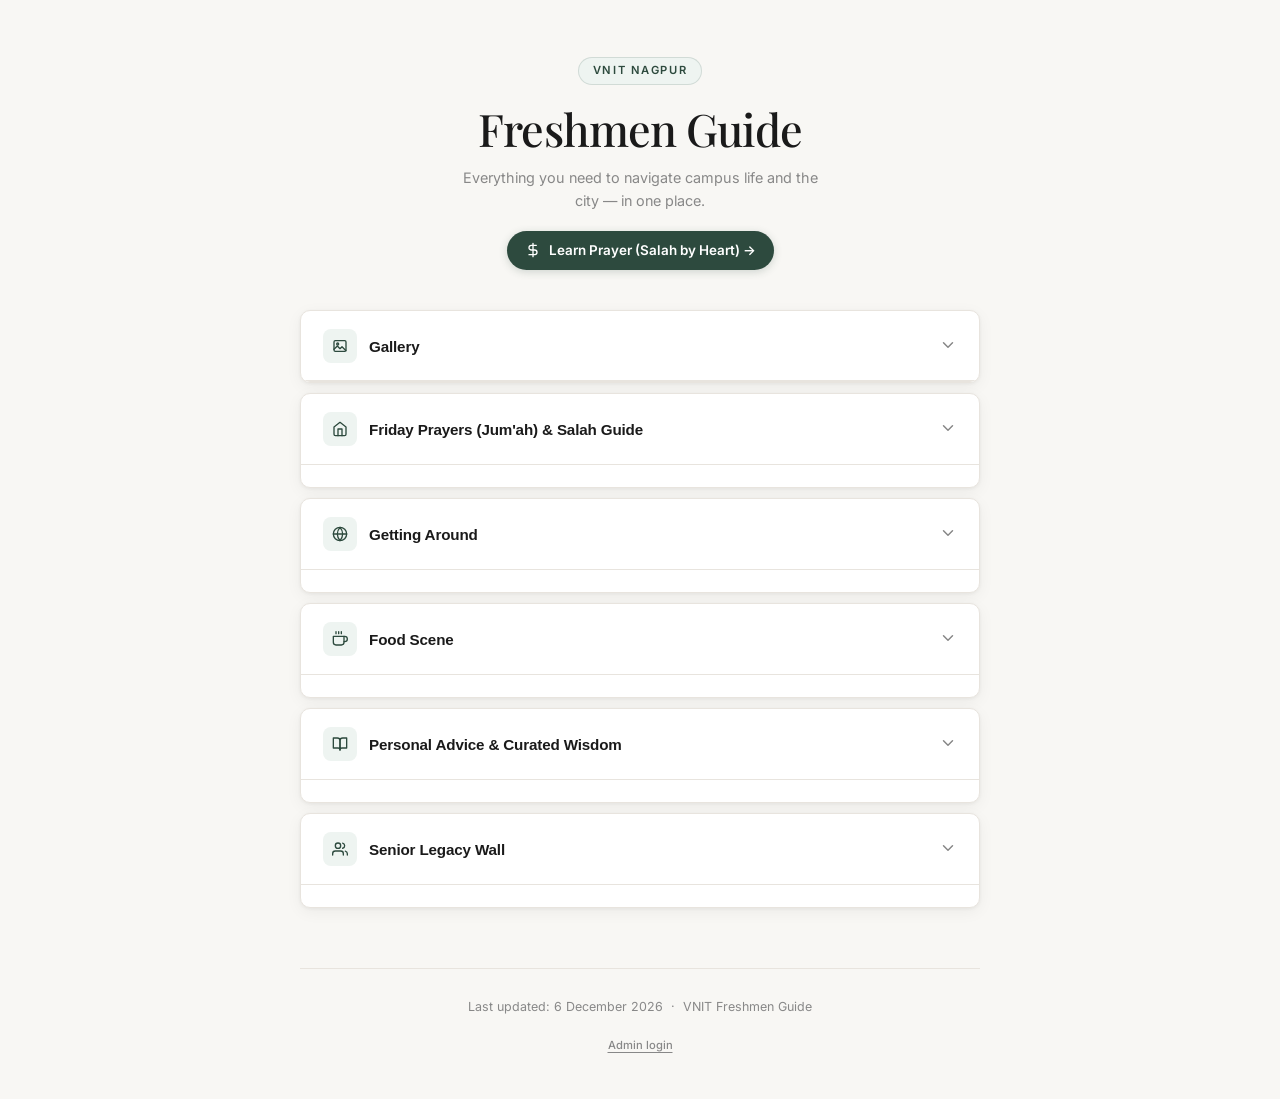
==== commit 414661a5: "feat: add direct Learn Prayer (Salah by Heart) button to header and update accordion label" ====
--- a/index.html
+++ b/index.html
@@ -798,6 +798,12 @@
             <div class="header-eyebrow">VNIT Nagpur</div>
             <h1>Freshmen Guide</h1>
             <p class="subtitle">Everything you need to navigate campus life and the city — in one place.</p>
+            <div style="margin-top:18px; display:flex; justify-content:center; gap:10px; flex-wrap:wrap;">
+                <a href="salah.html" style="display:inline-flex; align-items:center; gap:8px; background:var(--accent); color:#ffffff; font-size:.84rem; font-weight:600; padding:9px 18px; border-radius:99px; text-decoration:none; box-shadow:0 2px 8px rgba(45,74,62,.2); transition:transform .2s, background .2s;">
+                    <svg viewBox="0 0 24 24" width="16" height="16" stroke="currentColor" fill="none" stroke-width="2" stroke-linecap="round" stroke-linejoin="round"><path d="M12 2v20M17 5H9.5a3.5 3.5 0 0 0 0 7h5a3.5 3.5 0 0 1 0 7H6"/></svg>
+                    <span>Learn Prayer (Salah by Heart) &rarr;</span>
+                </a>
+            </div>
         </header>
 
         <div id="guide-accordion">
@@ -828,7 +834,7 @@
                         <div class="btn-icon">
                             <svg viewBox="0 0 24 24"><path d="M3 9l9-7 9 7v11a2 2 0 0 1-2 2H5a2 2 0 0 1-2-2z"/><polyline points="9 22 9 12 15 12 15 22"/></svg>
                         </div>
-                        <span class="btn-label">Friday Prayers (Jum'ah)</span>
+                        <span class="btn-label">Friday Prayers (Jum'ah) &amp; Salah Guide</span>
                     </div>
                     <div class="chevron">
                         <svg viewBox="0 0 24 24"><polyline points="6 9 12 15 18 9"/></svg>
@@ -868,6 +874,15 @@
                             <div class="alert caution" style="margin-top:10px;">
                                 Both masjids are in Jafar Nagar — cab recommended. Call ahead for prayer timings.
                             </div>
+                        </div>
+                        <!-- Salah by Heart Interactive App -->
+                        <div class="card" style="margin-top:16px; background:var(--accent-bg); border:1px solid rgba(45,74,62,.2);">
+                            <div class="card-label accent">Interactive Guide</div>
+                            <h4 style="font-size:.95rem; font-weight:600; color:var(--text); margin:4px 0 6px;">Salah by Heart</h4>
+                            <p style="font-size:.85rem; color:var(--text-2); margin-bottom:12px;">Step-by-step interactive tool to learn, memorise, and quiz the conditions, arkān, wājibāt, and recitations of prayer.</p>
+                            <a href="salah.html" class="contact-link" style="display:inline-flex; align-items:center; gap:6px; font-weight:600; text-decoration:none; color:var(--accent);">
+                                <span>Open Salah by Heart &rarr;</span>
+                            </a>
                         </div>
                     </div>
                 </div>
@@ -1540,7 +1555,7 @@
                 adviceListEl.innerHTML = '';
 
                 if (items.length === 0) {
-                    adviceListEl.innerHTML = '<p class="advice-empty">No personal advice entries added yet.</p>';
+                    adviceListEl.innerHTML = '<p class="advice-empty" style="text-align:center; padding:24px 16px; color:var(--text-3); font-size:0.875rem;">No advice entries added yet. Log into Admin at the bottom of the page to add quotes, articles, or lecture links.</p>';
                     return;
                 }
 
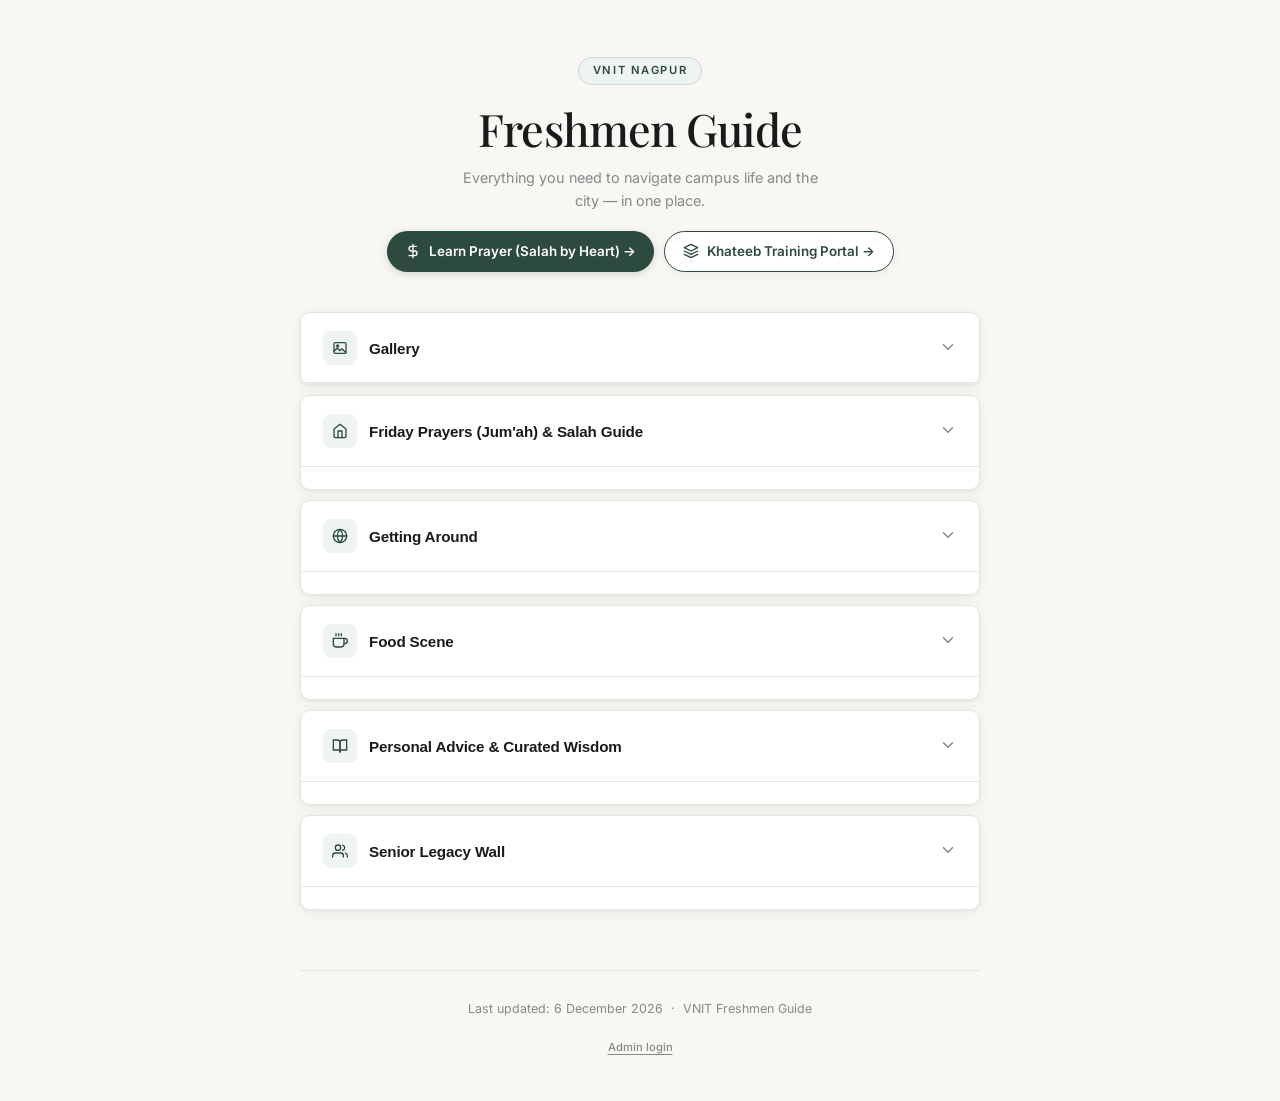
==== commit 511ced31: "feat: Add Khateeb Training Portal with Firebase Auth and Firestore" ====
--- a/index.html
+++ b/index.html
@@ -803,6 +803,10 @@
                     <svg viewBox="0 0 24 24" width="16" height="16" stroke="currentColor" fill="none" stroke-width="2" stroke-linecap="round" stroke-linejoin="round"><path d="M12 2v20M17 5H9.5a3.5 3.5 0 0 0 0 7h5a3.5 3.5 0 0 1 0 7H6"/></svg>
                     <span>Learn Prayer (Salah by Heart) &rarr;</span>
                 </a>
+                <a href="khateeb.html" style="display:inline-flex; align-items:center; gap:8px; background:var(--surface); color:var(--accent); border:1px solid var(--accent); font-size:.84rem; font-weight:600; padding:9px 18px; border-radius:99px; text-decoration:none; box-shadow:0 2px 8px rgba(45,74,62,.08); transition:transform .2s, background .2s;">
+                    <svg viewBox="0 0 24 24" width="16" height="16" stroke="currentColor" fill="none" stroke-width="2" stroke-linecap="round" stroke-linejoin="round"><path d="M12 2L2 7l10 5 10-5-10-5z"/><path d="M2 17l10 5 10-5"/><path d="M2 12l10 5 10-5"/></svg>
+                    <span>Khateeb Training Portal &rarr;</span>
+                </a>
             </div>
         </header>
 
@@ -882,6 +886,15 @@
                             <p style="font-size:.85rem; color:var(--text-2); margin-bottom:12px;">Step-by-step interactive tool to learn, memorise, and quiz the conditions, arkān, wājibāt, and recitations of prayer.</p>
                             <a href="salah.html" class="contact-link" style="display:inline-flex; align-items:center; gap:6px; font-weight:600; text-decoration:none; color:var(--accent);">
                                 <span>Open Salah by Heart &rarr;</span>
+                            </a>
+                        </div>
+                        <!-- Khateeb Training & Progress Portal -->
+                        <div class="card" style="margin-top:12px; background:var(--surface); border:1px solid var(--border);">
+                            <div class="card-label neutral">Khutbah &amp; Da'wah</div>
+                            <h4 style="font-size:.95rem; font-weight:600; color:var(--text); margin:4px 0 6px;">Khateeb Training Portal</h4>
+                            <p style="font-size:.85rem; color:var(--text-2); margin-bottom:12px;">Dedicated training, weekly task assignments, progress tracking, and mentorship platform for Senior and Junior Khateebs.</p>
+                            <a href="khateeb.html" class="contact-link" style="display:inline-flex; align-items:center; gap:6px; font-weight:600; text-decoration:none; color:var(--accent);">
+                                <span>Enter Khateeb Portal &rarr;</span>
                             </a>
                         </div>
                     </div>
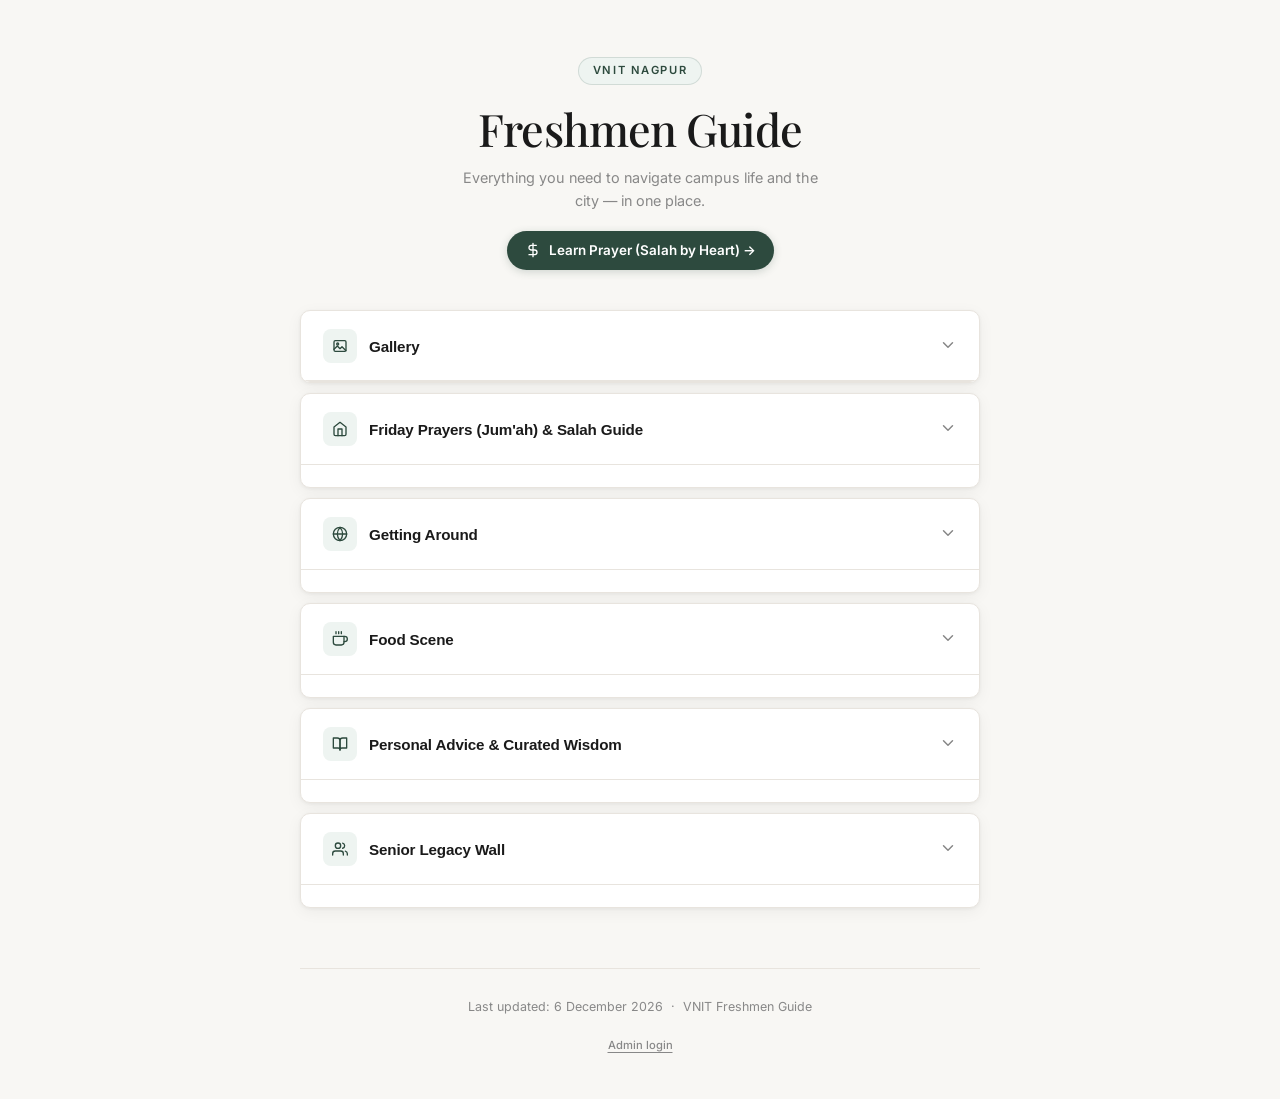
==== commit d6dbf1a5: "Revert "feat: Add Khateeb Training Portal with Firebase Auth and Firestore" This reverts commit 511c" ====
--- a/index.html
+++ b/index.html
@@ -803,10 +803,6 @@
                     <svg viewBox="0 0 24 24" width="16" height="16" stroke="currentColor" fill="none" stroke-width="2" stroke-linecap="round" stroke-linejoin="round"><path d="M12 2v20M17 5H9.5a3.5 3.5 0 0 0 0 7h5a3.5 3.5 0 0 1 0 7H6"/></svg>
                     <span>Learn Prayer (Salah by Heart) &rarr;</span>
                 </a>
-                <a href="khateeb.html" style="display:inline-flex; align-items:center; gap:8px; background:var(--surface); color:var(--accent); border:1px solid var(--accent); font-size:.84rem; font-weight:600; padding:9px 18px; border-radius:99px; text-decoration:none; box-shadow:0 2px 8px rgba(45,74,62,.08); transition:transform .2s, background .2s;">
-                    <svg viewBox="0 0 24 24" width="16" height="16" stroke="currentColor" fill="none" stroke-width="2" stroke-linecap="round" stroke-linejoin="round"><path d="M12 2L2 7l10 5 10-5-10-5z"/><path d="M2 17l10 5 10-5"/><path d="M2 12l10 5 10-5"/></svg>
-                    <span>Khateeb Training Portal &rarr;</span>
-                </a>
             </div>
         </header>
 
@@ -886,15 +882,6 @@
                             <p style="font-size:.85rem; color:var(--text-2); margin-bottom:12px;">Step-by-step interactive tool to learn, memorise, and quiz the conditions, arkān, wājibāt, and recitations of prayer.</p>
                             <a href="salah.html" class="contact-link" style="display:inline-flex; align-items:center; gap:6px; font-weight:600; text-decoration:none; color:var(--accent);">
                                 <span>Open Salah by Heart &rarr;</span>
-                            </a>
-                        </div>
-                        <!-- Khateeb Training & Progress Portal -->
-                        <div class="card" style="margin-top:12px; background:var(--surface); border:1px solid var(--border);">
-                            <div class="card-label neutral">Khutbah &amp; Da'wah</div>
-                            <h4 style="font-size:.95rem; font-weight:600; color:var(--text); margin:4px 0 6px;">Khateeb Training Portal</h4>
-                            <p style="font-size:.85rem; color:var(--text-2); margin-bottom:12px;">Dedicated training, weekly task assignments, progress tracking, and mentorship platform for Senior and Junior Khateebs.</p>
-                            <a href="khateeb.html" class="contact-link" style="display:inline-flex; align-items:center; gap:6px; font-weight:600; text-decoration:none; color:var(--accent);">
-                                <span>Enter Khateeb Portal &rarr;</span>
                             </a>
                         </div>
                     </div>
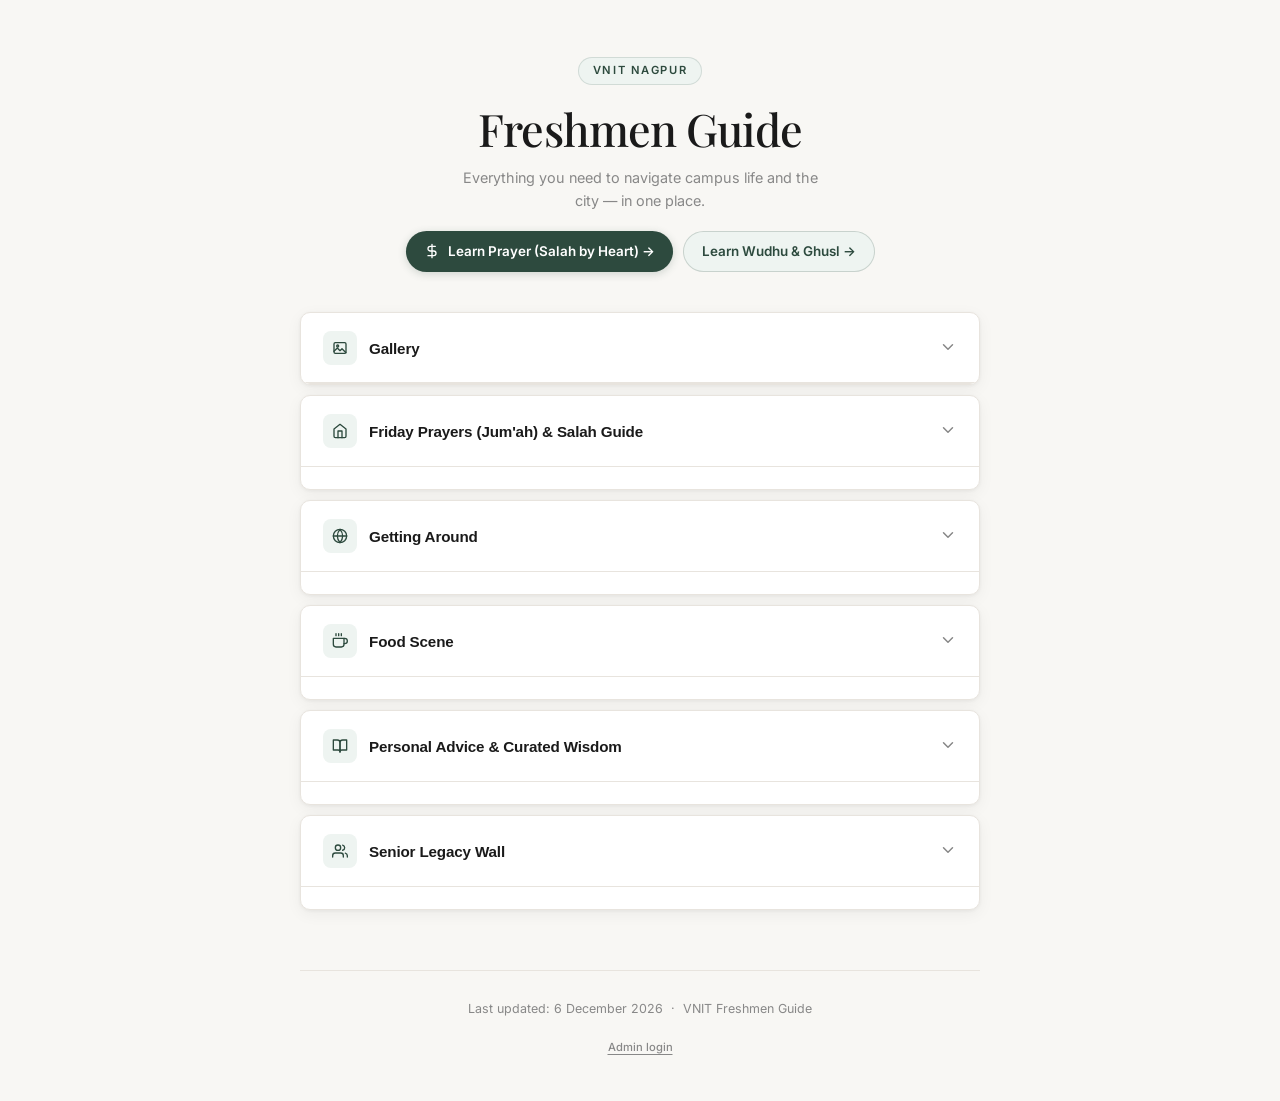
==== commit af08c432: "feat: add Wudhu and Ghusl guide" ====
--- a/index.html
+++ b/index.html
@@ -803,6 +803,9 @@
                     <svg viewBox="0 0 24 24" width="16" height="16" stroke="currentColor" fill="none" stroke-width="2" stroke-linecap="round" stroke-linejoin="round"><path d="M12 2v20M17 5H9.5a3.5 3.5 0 0 0 0 7h5a3.5 3.5 0 0 1 0 7H6"/></svg>
                     <span>Learn Prayer (Salah by Heart) &rarr;</span>
                 </a>
+                <a href="wudhu-ghusl.html" style="display:inline-flex; align-items:center; gap:8px; background:var(--accent-bg); color:var(--accent); border:1px solid rgba(45,74,62,.2); font-size:.84rem; font-weight:600; padding:9px 18px; border-radius:99px; text-decoration:none;">
+                    <span>Learn Wudhu &amp; Ghusl &rarr;</span>
+                </a>
             </div>
         </header>
 
@@ -856,23 +859,23 @@
 
                         <!-- Sisters' Section -->
                         <div class="sisters-block">
-                            <div class="sisters-heading">Sisters — Jumu'ah &amp; Eid</div>
+                            <div class="sisters-heading">Sisters' Prayer Arrangements</div>
                             <div class="sisters-row">
                                 <div>
                                     <div class="sisters-name"><a class="map-link" href="https://www.google.com/maps/search/?api=1&amp;query=Darul+Uloom+Salafiah%2C+53J7%2BWQR%2C+Ahbab+Colony%2C+Jafar+Nagar%2C+Nagpur" target="_blank" rel="noopener noreferrer">Salafiya Masjid</a></div>
-                                    <div class="sisters-sub">Jafar Nagar · Jumu'ah &amp; Eid</div>
+                                    <div class="sisters-sub">Jafar Nagar · confirm arrangements directly</div>
                                 </div>
                                 <a class="contact-link" href="tel:9096330783">9096330783</a>
                             </div>
                             <div class="sisters-row">
                                 <div>
                                     <div class="sisters-name"><a class="map-link" href="https://www.google.com/maps/search/?api=1&amp;query=Masjid-e-Walidain+Ahle+Hadees%2C+53Q7%2B7VP%2C+near+Shyam+Lawn%2C+Jafar+Nagar%2C+Nagpur" target="_blank" rel="noopener noreferrer">Walidain Masjid</a></div>
-                                    <div class="sisters-sub">Jafar Nagar · Jumu'ah &amp; Eid</div>
+                                    <div class="sisters-sub">Jafar Nagar · confirm arrangements directly</div>
                                 </div>
                                 <a class="contact-link" href="tel:9096330783">9096330783</a>
                             </div>
                             <div class="alert caution" style="margin-top:10px;">
-                                Both masjids are in Jafar Nagar — cab recommended. Call ahead for prayer timings.
+                                Both masjids are in Jafar Nagar. Call ahead to confirm sisters' arrangements and prayer timings.
                             </div>
                         </div>
                         <!-- Salah by Heart Interactive App -->
@@ -882,6 +885,14 @@
                             <p style="font-size:.85rem; color:var(--text-2); margin-bottom:12px;">Step-by-step interactive tool to learn, memorise, and quiz the conditions, arkān, wājibāt, and recitations of prayer.</p>
                             <a href="salah.html" class="contact-link" style="display:inline-flex; align-items:center; gap:6px; font-weight:600; text-decoration:none; color:var(--accent);">
                                 <span>Open Salah by Heart &rarr;</span>
+                            </a>
+                        </div>
+                        <div class="card" style="margin-top:8px; background:var(--accent-bg); border:1px solid rgba(45,74,62,.2);">
+                            <div class="card-label accent">Interactive Guide</div>
+                            <h4 style="font-size:.95rem; font-weight:600; color:var(--text); margin:4px 0 6px;">Wudhu &amp; Ghusl</h4>
+                            <p style="font-size:.85rem; color:var(--text-2); margin-bottom:12px;">A plain-language guide to purification, with step-by-step learning, recall cards, and a short quiz.</p>
+                            <a href="wudhu-ghusl.html" class="contact-link" style="display:inline-flex; align-items:center; gap:6px; font-weight:600; text-decoration:none; color:var(--accent);">
+                                <span>Open Wudhu &amp; Ghusl &rarr;</span>
                             </a>
                         </div>
                     </div>
@@ -1005,7 +1016,7 @@
 
                         <h3>Shawarma</h3>
                         <div class="card">
-                            <div class="card-label accent">Halal</div>
+                            <div class="card-label accent">Confirm Directly</div>
                             <div class="restaurant-list">
                                 <div class="restaurant-row">
                                     <a class="restaurant-link" href="https://www.zomato.com/nagpur/al-lazeez-shawarma-pratap-nagar" target="_blank" rel="noopener noreferrer" data-restaurant-id="al-lazeez-shawarma">Al Lazeez Shawarma</a>
@@ -1026,7 +1037,7 @@
                             </div>
                         </div>
 
-                        <h3>Halal &amp; Other Restaurants</h3>
+                        <h3>Restaurants</h3>
                         <div class="grid-2">
                             <div class="card">
                                 <div class="card-label accent">Mughlai &amp; North Indian</div>
@@ -1093,7 +1104,7 @@
                         </div>
 
                         <div class="alert caution">
-                            Always confirm halal status at unlisted restaurants before ordering.
+                            Confirm halal status directly with every restaurant before ordering; menus, suppliers and preparation practices can change.
                         </div>
                     </div>
                 </div>
